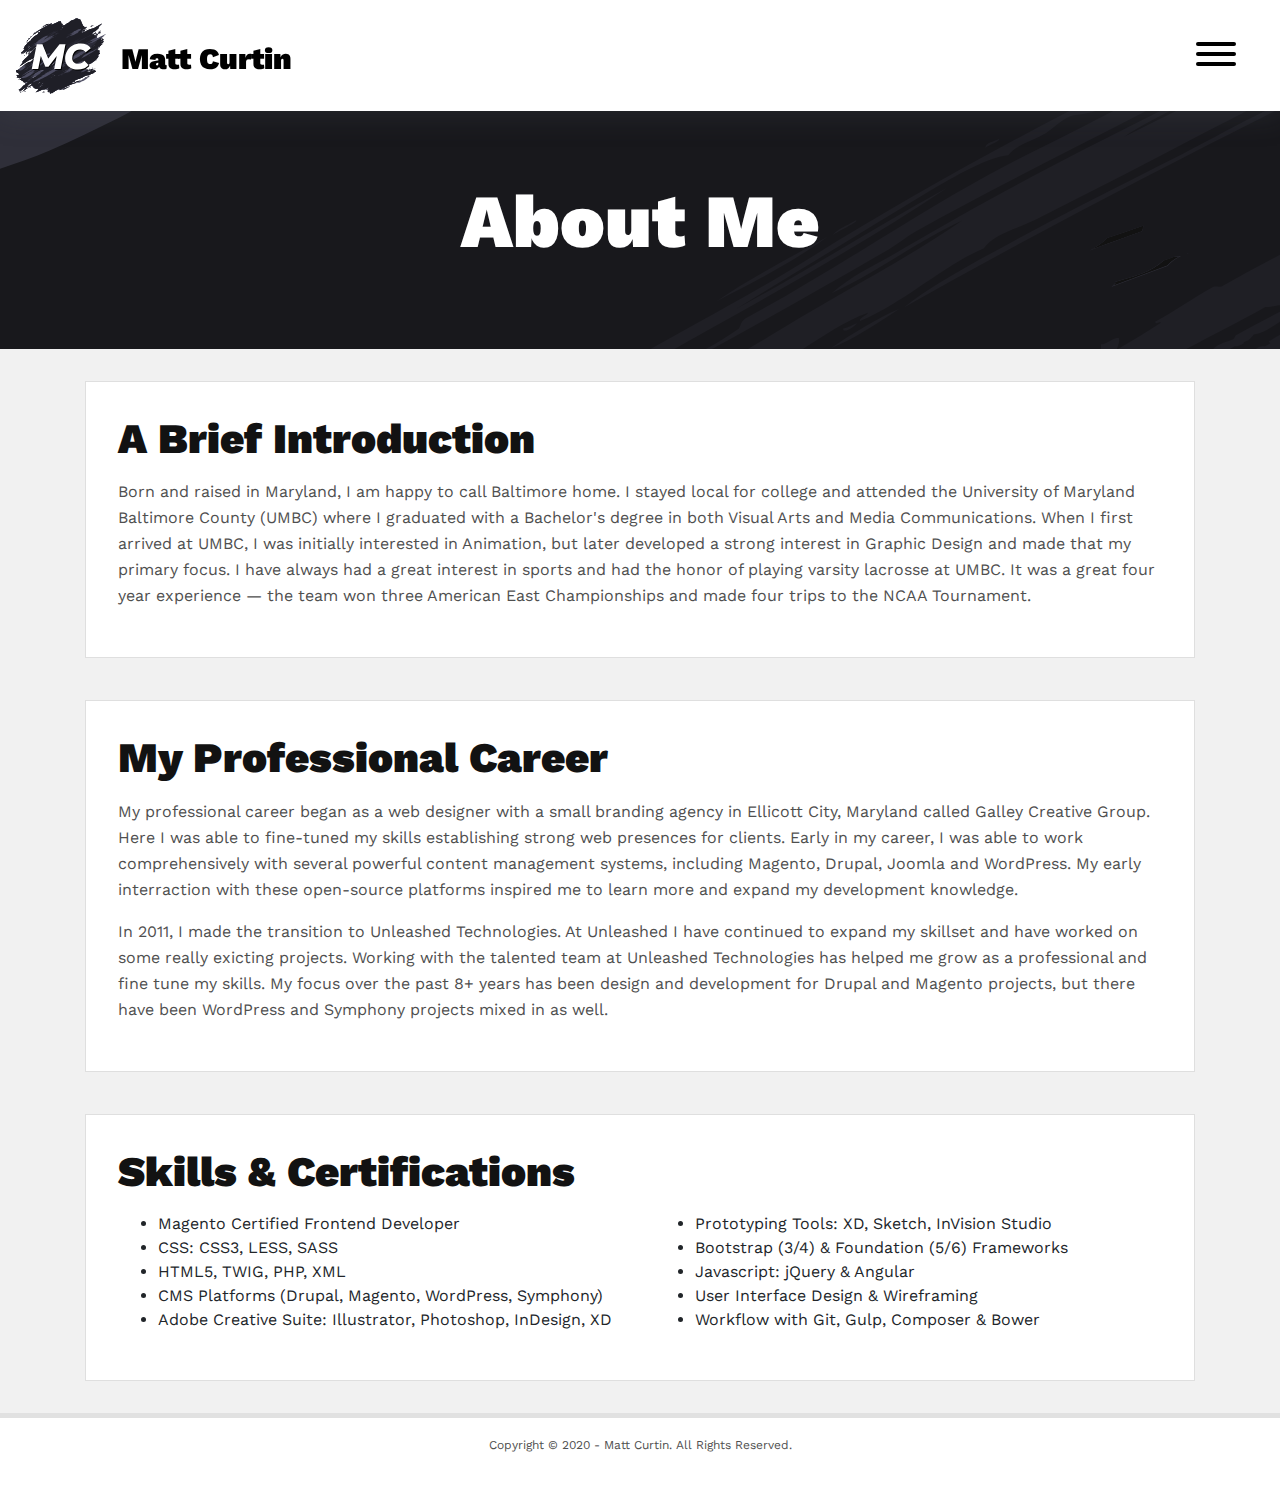
==== about-matt-curtin.html @ 439f52d5 "Fix metadata" ====
<!DOCTYPE html>
<html lang="en">
<head>
    <meta charset="UTF-8">
    <meta http-equiv="Content-Type" content="text/html; charset=utf-8">
    <meta name="X-UA-Compatible" content="ie=edge">
    <meta name="viewport" content="width=device-width,initial-scale=1">
    <title>Matt Curtin - Designer and Developer - About</title>
    <meta name="author" content="Matt Curtin">
    <meta name="description" content="Senior Frontend Designer and Developer with over seven years of experience with all stages of the development process. Possesses a strong design background while being well-versed in several programing languages and open-source platforms.">
    <!-- Max 150 Char -->
    <meta name="keywords" content="Drupal, Magento, Developer, Designer, Portfolio, Resume, Curtin, Matt">
    <meta name="robots" content="index, follow">

    <!-- Favicon Includes -->
    <link rel="apple-touch-icon" sizes="180x180" href="favicon/apple-touch-icon.png">
    <link rel="icon" type="image/png" href="favicon/favicon-32x32.png" sizes="32x32">
    <link rel="icon" type="image/png" href="favicon/favicon-16x16.png" sizes="16x16">
    <link rel="manifest" href="favicon/manifest.json">
    <link rel="mask-icon" href="favicon/safari-pinned-tab.svg" color="#4b2d87">
    <meta name="theme-color" content="#ffffff">

    <!-- Latest compiled and minified CSS -->
    <link rel="stylesheet" href="https://stackpath.bootstrapcdn.com/bootstrap/4.4.1/css/bootstrap.min.css">

    <!-- Latest compiled and minified JavaScript -->
    <script src="https://code.jquery.com/jquery-3.4.1.slim.min.js"></script>
    <script src="https://cdn.jsdelivr.net/npm/popper.js@1.16.0/dist/umd/popper.min.js"></script>
    <script src="https://stackpath.bootstrapcdn.com/bootstrap/4.4.1/js/bootstrap.min.js"></script>

    <!-- Google Webfont Work Sans -->
    <link href="https://fonts.googleapis.com/css?family=Work+Sans:400,600,700,800&display=swap" rel="stylesheet">

    <link rel="stylesheet" href="css/mc_style.css" media="all">
    <link rel="stylesheet" href="css/hambugers.min.css" media="all">

    <script src="js/mc_custom.js"></script>
</head>

<header class="header">
    <nav class="header-container navbar fixed-top navbar-offcanvas">
        <div class="logo">
            <a href="#top">
            <span class="icon">
                <img src="images/mc_logo_2020.svg" />
            </span>
                <span class="logo-text">
                <span class="name">Matt Curtin</span>
            </span>
            </a>
        </div>
        <button class="navbar-toggler d-block" type="button" id="navToggle">
            <span class="hamburger hamburger--slider js-hamburger">
                <span class="hamburger-box">
                    <span class="hamburger-inner"></span>
                </span>
            </span>
        </button>
        <div class="navbar-collapse offcanvas-collapse">
            <ul class="navbar-nav mr-auto">
                <li class="nav-item active">
                    <a class="nav-link" href="/">Home</a>
                </li>
                <li class="nav-item">
                    <a class="nav-link" href="/about-matt-curtin.html">About</a>
                </li>
                <li class="nav-item">
                    <a class="nav-link" href="/work-experience.html">Work &amp; Projects</a>
                </li>
                <li class="nav-item">
                    <a class="nav-link" href="/contact">Contact</a>
                </li>
            </ul>
        </div>
    </nav>
</header>

<div class="hero-wrapper">
    <div class="container">
        <div class="row">
            <div class="col">
                <h1>About Me</h1>
            </div>
        </div>
    </div>
</div>

<div class="main-content-wrapper">
    <div class="container">
        <div class="card">
            <h2>A Brief Introduction</h2>
            <p>Born and raised in Maryland, I am happy to call Baltimore home. I stayed local for college and attended the University of Maryland Baltimore County (UMBC) where I graduated with a Bachelor's degree in both Visual Arts and Media Communications. When I first arrived at UMBC, I was initially interested in Animation, but later developed a strong interest in Graphic Design and made that my primary focus. I have always had a great interest in sports and had the honor of playing varsity lacrosse at UMBC. It was a great four year experience — the team won three American East Championships and made four trips to the NCAA Tournament.</p>
        </div>

        <p>&nbsp;</p>

        <div class="card">
            <h2>My Professional Career</h2>
            <p>My professional career began as a web designer with a small branding agency in Ellicott City, Maryland called Galley Creative Group. Here I was able to fine-tuned my skills establishing strong web presences for clients. Early in my career, I was able to work comprehensively with several powerful content management systems, including Magento, Drupal, Joomla and WordPress. My early interraction with these open-source platforms inspired me to learn more and expand my development knowledge.</p>
            <p>In 2011, I made the transition to Unleashed Technologies. At Unleashed I have continued to expand my skillset and have worked on some really exicting projects. Working with the talented team at Unleashed Technologies has helped me grow as a professional and fine tune my skills. My focus over the past 8+ years has been design and development for Drupal and Magento projects, but there have been WordPress and Symphony projects mixed in as well. </p>
        </div>

        <p>&nbsp;</p>

        <div class="card">
            <h2>Skills &amp; Certifications</h2>
            <div class="row">
                <div class="col-sm-12 col-md-6">
                    <ul>
                        <li>Magento Certified Frontend Developer</li>
                        <li>CSS: CSS3, LESS, SASS</li>
                        <li>HTML5, TWIG, PHP, XML</li>
                        <li>CMS Platforms (Drupal, Magento, WordPress, Symphony)</li>
                        <li>Adobe Creative Suite: Illustrator, Photoshop, InDesign, XD</li>
                    </ul>
                </div>
                <div class="col-sm-12 col-md-6">
                    <ul>
                        <li>Prototyping Tools: XD, Sketch, InVision Studio</li>
                        <li>Bootstrap (3/4) & Foundation (5/6) Frameworks</li>
                        <li>Javascript: jQuery & Angular</li>
                        <li>User Interface Design & Wireframing</li>
                        <li>Workflow with Git, Gulp, Composer & Bower</li>
                    </ul>
                </div>
            </div>
            </div>
    </div>
</div>

<footer class="footer">
    <div class="footer-container">
        <div class="container">
            <p>Copyright &copy; 2020 - Matt Curtin. All Rights Reserved.</p>
        </div>
    </div>
</footer>
---- css/mc_style.css ----
/*****
  Base Stylesheet for Matt Curtin Portfolio Site
*****/

body {
  font-family: 'Work Sans', 'Helvetica Neue', Helvetica, Arial, sans-serif;
  padding-top: 111px;
}

p {
  color: #4f4f4f;
  font-size: 18px;
  line-height: 24px;
}

a {
  color: #0B43AA;
}

a:hover,
a:focus {
  color: #003366;
  text-decoration: underline;
}

.btn {
  background: #0B43AA;
  border: 0;
  box-shadow: none;
  color: #ffffff !important;
  font-size: 18px;
  font-weight: 700;
  max-width: 600px;
  padding: 15px 25px;
  width: 100%;
}

.btn:hover,
.btn:focus {
  background: #0D52BF;
  outline: none;
}

.btn-primary {
  background: #0B43AA;
}
.btn-primary:hover,
.btn-primary:focus {
  background: #0D52BF;
}

.btn-primary.active.focus,
.btn-primary.active:focus,
.btn-primary.active:hover,
.btn-primary:active.focus,
.btn-primary:active:focus,
.btn-primary:active:hover {
  background: #0D52BF;
  box-shadow: none;
}

h1,
h2,
h3,
h4 {
  font-weight: 900;
}

.header-container {
  background: #fff;
  box-shadow: 0 0 30px 2px rgba(74,81,90,.3);
  text-align: center;
}

.navbar-header {
  width: 100%;
}

.navbar-toggler {
  background: #fff;
  outline: none !important;
}

.navbar-header:after {
  clear: both;
  content: '';
  display: block;
}

.logo {
  display: inline-block;
  padding: 10px 0;
}

.logo a {
  display: block;
}

.logo a,
.logo a:hover,
.logo a:focus {
  text-decoration: none;
}

.logo .icon {
  display: inline-block;
  height: 75px;
  margin-right: 10px;
  vertical-align: middle;
  width: 90px;
}

.logo .logo-text {
  display: inline-block;
  margin-top: 5px;
  text-align: left;
  vertical-align: middle;
}

.logo .name,
.logo .tagline {
  display: block;
}

.logo .name {
  color: #000;
  font-size: 30px;
  font-weight: 900;
}

.navbar-toggle {
  border-radius: 0;
  display: block;
  float: left;
  margin: 0;
}

.navbar-toggle.is-open {
  background: #f6f0f7;
}

.navbar-expand-lg .navbar-nav {
  display: block;
}

.menu-text {
  color: #4f4f4f;
  font-size: 22px;
  font-weight: 700;
  text-transform: uppercase;
}

.offcanvas-collapse {
  position: fixed;
  top: 111px;
  bottom: 0;
  right: -300px;
  width: 300px;
  padding-top: 2rem;
  overflow-y: auto;
  visibility: hidden;
  background-color: #121212;
  transition-timing-function: ease-in-out;
  transition-duration: .3s;
  transition-property: right, visibility;
}

.offcanvas-collapse.open {
  right: 0;
  visibility: visible;
}

.nav-scroller {
  position: relative;
  z-index: 2;
  height: 2.75rem;
  overflow-y: hidden;
}

.navbar-nav li {
  border-bottom: 1px solid #000;
}

.navbar-nav a {
  color: #fff;
  font-size: 25px;
  font-weight: 700;
  padding: 1rem;
  ransition-timing-function: ease-in-out;
  transition-duration: .3s;
  transition-property: background;
}

.navbar-nav a:hover,
.navbar-nav a:focus {
  background: #000;
}

.nav-scroller .nav {
  padding-bottom: 1rem;
  margin-top: -1px;
  overflow-x: auto;
  text-align: center;
  white-space: nowrap;
  -webkit-overflow-scrolling: touch;
}

.nav-underline .nav-link {
  padding-top: .75rem;
  padding-bottom: .75rem;
  font-size: .875rem;
  color: #6c757d;
}

.nav-underline .nav-link:hover {
  color: #007bff;
}

.nav-underline .active {
  font-weight: 500;
  color: #343a40;
}

.main-navigation-wrapper {
  background: #f6f0f7;
}

.hero-wrapper {
  background: url('../images/default-hero-bk.svg') center #121212;
  background-attachment: fixed;
  background-size: cover;
  color: #fff;
  padding: 20px 15px;
  position: relative;
  text-align: center;
}

.hero-wrapper::before {
  background: #121212;
  bottom: 0;
  content: '';
  display: block;
  left: 0;
  opacity: .5;
  position: absolute;
  right: 0;
  top: 0;
  z-index: 1;
}

.hero-wrapper .container {
  position: relative;
  z-index: 100;
}

.hero-wrapper h1 {
  color: #fff;
}

.hero-wrapper p {
  color: #fff;
}

.hero-wrapper a {
  color: #fff;
  font-weight: 700;
}

.hero-wrapper .resume-link {
  color: #fff;
  display: inline-block;
  font-size: 18px;
  font-weight: 700;
  margin-top: 0;
}

.resume-link:before {
  background: url('../images/pdf_download_white.svg') no-repeat left top;
  background-size: cover;
  content: '';
  display: inline-block;
  height: 40px;
  margin-bottom: -9px;
  margin-right: 10px;
  position: relative;
  top: -5px;
  vertical-align: middle;
  width: 30px;
}

.content-section {
  padding: 25px 0;
}

.card {
  border-radius: 0;
  padding: 2rem;
}

.main-content-wrapper {
  background: #f1f1f1;
  padding: 2rem 0;
}

.main-content-wrapper h2 {
  color: #121212;
  font-size: 30px;
  margin-bottom: 15px;
}

.main-content-wrapper p {
  color: #4f4f4f;
  font-size: 16px;
  line-height: 26px;
}

.main-content-wrapper .about-container h2 {
  color: #ec6d24;
}

.about-container {
  background: #fce4d7;
}

.bio-photo {
  background: #f9fafc;
  border: 5px solid #fff;
  border-radius: 100%;
  height: 300px;
  overflow: hidden;
  position: relative;
  width: 300px;
}

.bio-photo img {
  left: -20px;
  position: relative;
  top: -10px;
}

.skills-container {
  background: #f6f0f7;
}

.skills-container h4 {
  margin: 15px 0 8px;
  text-align: center;
  text-transform: uppercase;
}

.skills-container img {
  display: block;
  height: auto;
  margin: 0 auto 10px;
  max-width: 100%;
  width: 135px;
}

.skills-container .label {
  bottom: -8px;
  color: #222;
  font-size: 12px;
  font-weight: 300;
  left: 0;
  position: absolute;
  text-align: center;
  text-transform: uppercase;
  width: 100%;
}

.skills-container ul {
  font-size: 18px;
  list-style: none;
}

.skills-container li {
  background: url('../images/bullet_purple.svg') no-repeat left center;
  background-size: 12px 12px;
  margin-bottom: 15px;
  padding-left: 22px;
  position: relative;
}

.platforms,
.key-skills {
  margin-bottom: 35px;
  text-align: center;
}

.platforms .row,
.key-skills .row {
  display: flex;
}

.platforms:after,
.key-skills:after {
  clear: both;
  content: '';
  display: block;
}

.platforms .col,
.key-skills .col {
  padding-bottom: 20px;
  position: relative;
}

.html5,
.sass {
  margin-top: 15px;
}

.footer {
  background: #fff;
  border-top: 5px solid #e1e1e1;
}

.footer-container {
  padding: 15px 0;
  text-align: center;
}

.footer-container p {
  color: #4f4f4f;
  font-size: 12px;
  font-weight: 400;
}

/** Tablet Media Queries **/

@media (min-width: 768px) {

  .btn {
    font-size: 20px;
    padding: 20px 35px;
  }

  .navbar-nav {
    text-align: center;
  }

  .navbar-nav > li {
    display: inline-block;
  }

  .navbar-toggle {
    padding: 40px 25px;
  }

  .menu-icon, .social-icon {
    height: 30px;
    margin-top: -8px;
    width: 30px;
  }

  .menu-icon {
    height: 25px;
  }

  .hero-wrapper {
    padding: 65px 15px;
  }

  .hero-wrapper h1 {
    font-size: 75px;
    margin-bottom: 18px;
  }

  .hero-wrapper p {
    font-size: 20px;
    line-height: 30px;
    padding: 0 28px;
  }

  .content-section {
    padding: 50px 0;
  }

  .main-content-wrapper h2 {
    font-size: 42px;
  }

  .platforms,
  .key-skills {
    margin-bottom: 45px;
    margin-top: 25px;
  }
}
---- css/hambugers.min.css ----
/*!
 * Hamburgers
 * @description Tasty CSS-animated hamburgers
 * @author Jonathan Suh @jonsuh
 * @site https://jonsuh.com/hamburgers
 * @link https://github.com/jonsuh/hamburgers
 */.hamburger{font:inherit;display:inline-block;overflow:visible;margin:0;padding:15px;cursor:pointer;transition-timing-function:linear;transition-duration:.15s;transition-property:opacity,filter;text-transform:none;color:inherit;border:0;background-color:transparent}.hamburger.is-active:hover,.hamburger:hover{opacity:.7}.hamburger.is-active .hamburger-inner,.hamburger.is-active .hamburger-inner:after,.hamburger.is-active .hamburger-inner:before{background-color:#000}.hamburger-box{position:relative;display:inline-block;width:40px;height:24px}.hamburger-inner{top:50%;display:block;margin-top:-2px}.hamburger-inner,.hamburger-inner:after,.hamburger-inner:before{position:absolute;width:40px;height:4px;transition-timing-function:ease;transition-duration:.15s;transition-property:transform;border-radius:4px;background-color:#000}.hamburger-inner:after,.hamburger-inner:before{display:block;content:""}.hamburger-inner:before{top:-10px}.hamburger-inner:after{bottom:-10px}.hamburger--3dx .hamburger-box{perspective:80px}.hamburger--3dx .hamburger-inner{transition:transform .15s cubic-bezier(.645,.045,.355,1),background-color 0s cubic-bezier(.645,.045,.355,1) .1s}.hamburger--3dx .hamburger-inner:after,.hamburger--3dx .hamburger-inner:before{transition:transform 0s cubic-bezier(.645,.045,.355,1) .1s}.hamburger--3dx.is-active .hamburger-inner{transform:rotateY(180deg);background-color:transparent!important}.hamburger--3dx.is-active .hamburger-inner:before{transform:translate3d(0,10px,0) rotate(45deg)}.hamburger--3dx.is-active .hamburger-inner:after{transform:translate3d(0,-10px,0) rotate(-45deg)}.hamburger--3dx-r .hamburger-box{perspective:80px}.hamburger--3dx-r .hamburger-inner{transition:transform .15s cubic-bezier(.645,.045,.355,1),background-color 0s cubic-bezier(.645,.045,.355,1) .1s}.hamburger--3dx-r .hamburger-inner:after,.hamburger--3dx-r .hamburger-inner:before{transition:transform 0s cubic-bezier(.645,.045,.355,1) .1s}.hamburger--3dx-r.is-active .hamburger-inner{transform:rotateY(-180deg);background-color:transparent!important}.hamburger--3dx-r.is-active .hamburger-inner:before{transform:translate3d(0,10px,0) rotate(45deg)}.hamburger--3dx-r.is-active .hamburger-inner:after{transform:translate3d(0,-10px,0) rotate(-45deg)}.hamburger--3dy .hamburger-box{perspective:80px}.hamburger--3dy .hamburger-inner{transition:transform .15s cubic-bezier(.645,.045,.355,1),background-color 0s cubic-bezier(.645,.045,.355,1) .1s}.hamburger--3dy .hamburger-inner:after,.hamburger--3dy .hamburger-inner:before{transition:transform 0s cubic-bezier(.645,.045,.355,1) .1s}.hamburger--3dy.is-active .hamburger-inner{transform:rotateX(-180deg);background-color:transparent!important}.hamburger--3dy.is-active .hamburger-inner:before{transform:translate3d(0,10px,0) rotate(45deg)}.hamburger--3dy.is-active .hamburger-inner:after{transform:translate3d(0,-10px,0) rotate(-45deg)}.hamburger--3dy-r .hamburger-box{perspective:80px}.hamburger--3dy-r .hamburger-inner{transition:transform .15s cubic-bezier(.645,.045,.355,1),background-color 0s cubic-bezier(.645,.045,.355,1) .1s}.hamburger--3dy-r .hamburger-inner:after,.hamburger--3dy-r .hamburger-inner:before{transition:transform 0s cubic-bezier(.645,.045,.355,1) .1s}.hamburger--3dy-r.is-active .hamburger-inner{transform:rotateX(180deg);background-color:transparent!important}.hamburger--3dy-r.is-active .hamburger-inner:before{transform:translate3d(0,10px,0) rotate(45deg)}.hamburger--3dy-r.is-active .hamburger-inner:after{transform:translate3d(0,-10px,0) rotate(-45deg)}.hamburger--3dxy .hamburger-box{perspective:80px}.hamburger--3dxy .hamburger-inner{transition:transform .15s cubic-bezier(.645,.045,.355,1),background-color 0s cubic-bezier(.645,.045,.355,1) .1s}.hamburger--3dxy .hamburger-inner:after,.hamburger--3dxy .hamburger-inner:before{transition:transform 0s cubic-bezier(.645,.045,.355,1) .1s}.hamburger--3dxy.is-active .hamburger-inner{transform:rotateX(180deg) rotateY(180deg);background-color:transparent!important}.hamburger--3dxy.is-active .hamburger-inner:before{transform:translate3d(0,10px,0) rotate(45deg)}.hamburger--3dxy.is-active .hamburger-inner:after{transform:translate3d(0,-10px,0) rotate(-45deg)}.hamburger--3dxy-r .hamburger-box{perspective:80px}.hamburger--3dxy-r .hamburger-inner{transition:transform .15s cubic-bezier(.645,.045,.355,1),background-color 0s cubic-bezier(.645,.045,.355,1) .1s}.hamburger--3dxy-r .hamburger-inner:after,.hamburger--3dxy-r .hamburger-inner:before{transition:transform 0s cubic-bezier(.645,.045,.355,1) .1s}.hamburger--3dxy-r.is-active .hamburger-inner{transform:rotateX(180deg) rotateY(180deg) rotate(-180deg);background-color:transparent!important}.hamburger--3dxy-r.is-active .hamburger-inner:before{transform:translate3d(0,10px,0) rotate(45deg)}.hamburger--3dxy-r.is-active .hamburger-inner:after{transform:translate3d(0,-10px,0) rotate(-45deg)}.hamburger--arrow.is-active .hamburger-inner:before{transform:translate3d(-8px,0,0) rotate(-45deg) scaleX(.7)}.hamburger--arrow.is-active .hamburger-inner:after{transform:translate3d(-8px,0,0) rotate(45deg) scaleX(.7)}.hamburger--arrow-r.is-active .hamburger-inner:before{transform:translate3d(8px,0,0) rotate(45deg) scaleX(.7)}.hamburger--arrow-r.is-active .hamburger-inner:after{transform:translate3d(8px,0,0) rotate(-45deg) scaleX(.7)}.hamburger--arrowalt .hamburger-inner:before{transition:top .1s ease .1s,transform .1s cubic-bezier(.165,.84,.44,1)}.hamburger--arrowalt .hamburger-inner:after{transition:bottom .1s ease .1s,transform .1s cubic-bezier(.165,.84,.44,1)}.hamburger--arrowalt.is-active .hamburger-inner:before{top:0;transition:top .1s ease,transform .1s cubic-bezier(.895,.03,.685,.22) .1s;transform:translate3d(-8px,-10px,0) rotate(-45deg) scaleX(.7)}.hamburger--arrowalt.is-active .hamburger-inner:after{bottom:0;transition:bottom .1s ease,transform .1s cubic-bezier(.895,.03,.685,.22) .1s;transform:translate3d(-8px,10px,0) rotate(45deg) scaleX(.7)}.hamburger--arrowalt-r .hamburger-inner:before{transition:top .1s ease .1s,transform .1s cubic-bezier(.165,.84,.44,1)}.hamburger--arrowalt-r .hamburger-inner:after{transition:bottom .1s ease .1s,transform .1s cubic-bezier(.165,.84,.44,1)}.hamburger--arrowalt-r.is-active .hamburger-inner:before{top:0;transition:top .1s ease,transform .1s cubic-bezier(.895,.03,.685,.22) .1s;transform:translate3d(8px,-10px,0) rotate(45deg) scaleX(.7)}.hamburger--arrowalt-r.is-active .hamburger-inner:after{bottom:0;transition:bottom .1s ease,transform .1s cubic-bezier(.895,.03,.685,.22) .1s;transform:translate3d(8px,10px,0) rotate(-45deg) scaleX(.7)}.hamburger--arrowturn.is-active .hamburger-inner{transform:rotate(-180deg)}.hamburger--arrowturn.is-active .hamburger-inner:before{transform:translate3d(8px,0,0) rotate(45deg) scaleX(.7)}.hamburger--arrowturn.is-active .hamburger-inner:after{transform:translate3d(8px,0,0) rotate(-45deg) scaleX(.7)}.hamburger--arrowturn-r.is-active .hamburger-inner{transform:rotate(-180deg)}.hamburger--arrowturn-r.is-active .hamburger-inner:before{transform:translate3d(-8px,0,0) rotate(-45deg) scaleX(.7)}.hamburger--arrowturn-r.is-active .hamburger-inner:after{transform:translate3d(-8px,0,0) rotate(45deg) scaleX(.7)}.hamburger--boring .hamburger-inner,.hamburger--boring .hamburger-inner:after,.hamburger--boring .hamburger-inner:before{transition-property:none}.hamburger--boring.is-active .hamburger-inner{transform:rotate(45deg)}.hamburger--boring.is-active .hamburger-inner:before{top:0;opacity:0}.hamburger--boring.is-active .hamburger-inner:after{bottom:0;transform:rotate(-90deg)}.hamburger--collapse .hamburger-inner{top:auto;bottom:0;transition-delay:.13s;transition-timing-function:cubic-bezier(.55,.055,.675,.19);transition-duration:.13s}.hamburger--collapse .hamburger-inner:after{top:-20px;transition:top .2s cubic-bezier(.33333,.66667,.66667,1) .2s,opacity .1s linear}.hamburger--collapse .hamburger-inner:before{transition:top .12s cubic-bezier(.33333,.66667,.66667,1) .2s,transform .13s cubic-bezier(.55,.055,.675,.19)}.hamburger--collapse.is-active .hamburger-inner{transition-delay:.22s;transition-timing-function:cubic-bezier(.215,.61,.355,1);transform:translate3d(0,-10px,0) rotate(-45deg)}.hamburger--collapse.is-active .hamburger-inner:after{top:0;transition:top .2s cubic-bezier(.33333,0,.66667,.33333),opacity .1s linear .22s;opacity:0}.hamburger--collapse.is-active .hamburger-inner:before{top:0;transition:top .1s cubic-bezier(.33333,0,.66667,.33333) .16s,transform .13s cubic-bezier(.215,.61,.355,1) .25s;transform:rotate(-90deg)}.hamburger--collapse-r .hamburger-inner{top:auto;bottom:0;transition-delay:.13s;transition-timing-function:cubic-bezier(.55,.055,.675,.19);transition-duration:.13s}.hamburger--collapse-r .hamburger-inner:after{top:-20px;transition:top .2s cubic-bezier(.33333,.66667,.66667,1) .2s,opacity .1s linear}.hamburger--collapse-r .hamburger-inner:before{transition:top .12s cubic-bezier(.33333,.66667,.66667,1) .2s,transform .13s cubic-bezier(.55,.055,.675,.19)}.hamburger--collapse-r.is-active .hamburger-inner{transition-delay:.22s;transition-timing-function:cubic-bezier(.215,.61,.355,1);transform:translate3d(0,-10px,0) rotate(45deg)}.hamburger--collapse-r.is-active .hamburger-inner:after{top:0;transition:top .2s cubic-bezier(.33333,0,.66667,.33333),opacity .1s linear .22s;opacity:0}.hamburger--collapse-r.is-active .hamburger-inner:before{top:0;transition:top .1s cubic-bezier(.33333,0,.66667,.33333) .16s,transform .13s cubic-bezier(.215,.61,.355,1) .25s;transform:rotate(90deg)}.hamburger--elastic .hamburger-inner{top:2px;transition-timing-function:cubic-bezier(.68,-.55,.265,1.55);transition-duration:.275s}.hamburger--elastic .hamburger-inner:before{top:10px;transition:opacity .125s ease .275s}.hamburger--elastic .hamburger-inner:after{top:20px;transition:transform .275s cubic-bezier(.68,-.55,.265,1.55)}.hamburger--elastic.is-active .hamburger-inner{transition-delay:75ms;transform:translate3d(0,10px,0) rotate(135deg)}.hamburger--elastic.is-active .hamburger-inner:before{transition-delay:0s;opacity:0}.hamburger--elastic.is-active .hamburger-inner:after{transition-delay:75ms;transform:translate3d(0,-20px,0) rotate(-270deg)}.hamburger--elastic-r .hamburger-inner{top:2px;transition-timing-function:cubic-bezier(.68,-.55,.265,1.55);transition-duration:.275s}.hamburger--elastic-r .hamburger-inner:before{top:10px;transition:opacity .125s ease .275s}.hamburger--elastic-r .hamburger-inner:after{top:20px;transition:transform .275s cubic-bezier(.68,-.55,.265,1.55)}.hamburger--elastic-r.is-active .hamburger-inner{transition-delay:75ms;transform:translate3d(0,10px,0) rotate(-135deg)}.hamburger--elastic-r.is-active .hamburger-inner:before{transition-delay:0s;opacity:0}.hamburger--elastic-r.is-active .hamburger-inner:after{transition-delay:75ms;transform:translate3d(0,-20px,0) rotate(270deg)}.hamburger--emphatic{overflow:hidden}.hamburger--emphatic .hamburger-inner{transition:background-color .125s ease-in .175s}.hamburger--emphatic .hamburger-inner:before{left:0;transition:transform .125s cubic-bezier(.6,.04,.98,.335),top .05s linear .125s,left .125s ease-in .175s}.hamburger--emphatic .hamburger-inner:after{top:10px;right:0;transition:transform .125s cubic-bezier(.6,.04,.98,.335),top .05s linear .125s,right .125s ease-in .175s}.hamburger--emphatic.is-active .hamburger-inner{transition-delay:0s;transition-timing-function:ease-out;background-color:transparent!important}.hamburger--emphatic.is-active .hamburger-inner:before{top:-80px;left:-80px;transition:left .125s ease-out,top .05s linear .125s,transform .125s cubic-bezier(.075,.82,.165,1) .175s;transform:translate3d(80px,80px,0) rotate(45deg)}.hamburger--emphatic.is-active .hamburger-inner:after{top:-80px;right:-80px;transition:right .125s ease-out,top .05s linear .125s,transform .125s cubic-bezier(.075,.82,.165,1) .175s;transform:translate3d(-80px,80px,0) rotate(-45deg)}.hamburger--emphatic-r{overflow:hidden}.hamburger--emphatic-r .hamburger-inner{transition:background-color .125s ease-in .175s}.hamburger--emphatic-r .hamburger-inner:before{left:0;transition:transform .125s cubic-bezier(.6,.04,.98,.335),top .05s linear .125s,left .125s ease-in .175s}.hamburger--emphatic-r .hamburger-inner:after{top:10px;right:0;transition:transform .125s cubic-bezier(.6,.04,.98,.335),top .05s linear .125s,right .125s ease-in .175s}.hamburger--emphatic-r.is-active .hamburger-inner{transition-delay:0s;transition-timing-function:ease-out;background-color:transparent!important}.hamburger--emphatic-r.is-active .hamburger-inner:before{top:80px;left:-80px;transition:left .125s ease-out,top .05s linear .125s,transform .125s cubic-bezier(.075,.82,.165,1) .175s;transform:translate3d(80px,-80px,0) rotate(-45deg)}.hamburger--emphatic-r.is-active .hamburger-inner:after{top:80px;right:-80px;transition:right .125s ease-out,top .05s linear .125s,transform .125s cubic-bezier(.075,.82,.165,1) .175s;transform:translate3d(-80px,-80px,0) rotate(45deg)}.hamburger--minus .hamburger-inner:after,.hamburger--minus .hamburger-inner:before{transition:bottom .08s ease-out 0s,top .08s ease-out 0s,opacity 0s linear}.hamburger--minus.is-active .hamburger-inner:after,.hamburger--minus.is-active .hamburger-inner:before{transition:bottom .08s ease-out,top .08s ease-out,opacity 0s linear .08s;opacity:0}.hamburger--minus.is-active .hamburger-inner:before{top:0}.hamburger--minus.is-active .hamburger-inner:after{bottom:0}.hamburger--slider .hamburger-inner{top:2px}.hamburger--slider .hamburger-inner:before{top:10px;transition-timing-function:ease;transition-duration:.15s;transition-property:transform,opacity}.hamburger--slider .hamburger-inner:after{top:20px}.hamburger--slider.is-active .hamburger-inner{transform:translate3d(0,10px,0) rotate(45deg)}.hamburger--slider.is-active .hamburger-inner:before{transform:rotate(-45deg) translate3d(-5.71429px,-6px,0);opacity:0}.hamburger--slider.is-active .hamburger-inner:after{transform:translate3d(0,-20px,0) rotate(-90deg)}.hamburger--slider-r .hamburger-inner{top:2px}.hamburger--slider-r .hamburger-inner:before{top:10px;transition-timing-function:ease;transition-duration:.15s;transition-property:transform,opacity}.hamburger--slider-r .hamburger-inner:after{top:20px}.hamburger--slider-r.is-active .hamburger-inner{transform:translate3d(0,10px,0) rotate(-45deg)}.hamburger--slider-r.is-active .hamburger-inner:before{transform:rotate(45deg) translate3d(5.71429px,-6px,0);opacity:0}.hamburger--slider-r.is-active .hamburger-inner:after{transform:translate3d(0,-20px,0) rotate(90deg)}.hamburger--spin .hamburger-inner{transition-timing-function:cubic-bezier(.55,.055,.675,.19);transition-duration:.22s}.hamburger--spin .hamburger-inner:before{transition:top .1s ease-in .25s,opacity .1s ease-in}.hamburger--spin .hamburger-inner:after{transition:bottom .1s ease-in .25s,transform .22s cubic-bezier(.55,.055,.675,.19)}.hamburger--spin.is-active .hamburger-inner{transition-delay:.12s;transition-timing-function:cubic-bezier(.215,.61,.355,1);transform:rotate(225deg)}.hamburger--spin.is-active .hamburger-inner:before{top:0;transition:top .1s ease-out,opacity .1s ease-out .12s;opacity:0}.hamburger--spin.is-active .hamburger-inner:after{bottom:0;transition:bottom .1s ease-out,transform .22s cubic-bezier(.215,.61,.355,1) .12s;transform:rotate(-90deg)}.hamburger--spin-r .hamburger-inner{transition-timing-function:cubic-bezier(.55,.055,.675,.19);transition-duration:.22s}.hamburger--spin-r .hamburger-inner:before{transition:top .1s ease-in .25s,opacity .1s ease-in}.hamburger--spin-r .hamburger-inner:after{transition:bottom .1s ease-in .25s,transform .22s cubic-bezier(.55,.055,.675,.19)}.hamburger--spin-r.is-active .hamburger-inner{transition-delay:.12s;transition-timing-function:cubic-bezier(.215,.61,.355,1);transform:rotate(-225deg)}.hamburger--spin-r.is-active .hamburger-inner:before{top:0;transition:top .1s ease-out,opacity .1s ease-out .12s;opacity:0}.hamburger--spin-r.is-active .hamburger-inner:after{bottom:0;transition:bottom .1s ease-out,transform .22s cubic-bezier(.215,.61,.355,1) .12s;transform:rotate(90deg)}.hamburger--spring .hamburger-inner{top:2px;transition:background-color 0s linear .13s}.hamburger--spring .hamburger-inner:before{top:10px;transition:top .1s cubic-bezier(.33333,.66667,.66667,1) .2s,transform .13s cubic-bezier(.55,.055,.675,.19)}.hamburger--spring .hamburger-inner:after{top:20px;transition:top .2s cubic-bezier(.33333,.66667,.66667,1) .2s,transform .13s cubic-bezier(.55,.055,.675,.19)}.hamburger--spring.is-active .hamburger-inner{transition-delay:.22s;background-color:transparent!important}.hamburger--spring.is-active .hamburger-inner:before{top:0;transition:top .1s cubic-bezier(.33333,0,.66667,.33333) .15s,transform .13s cubic-bezier(.215,.61,.355,1) .22s;transform:translate3d(0,10px,0) rotate(45deg)}.hamburger--spring.is-active .hamburger-inner:after{top:0;transition:top .2s cubic-bezier(.33333,0,.66667,.33333),transform .13s cubic-bezier(.215,.61,.355,1) .22s;transform:translate3d(0,10px,0) rotate(-45deg)}.hamburger--spring-r .hamburger-inner{top:auto;bottom:0;transition-delay:0s;transition-timing-function:cubic-bezier(.55,.055,.675,.19);transition-duration:.13s}.hamburger--spring-r .hamburger-inner:after{top:-20px;transition:top .2s cubic-bezier(.33333,.66667,.66667,1) .2s,opacity 0s linear}.hamburger--spring-r .hamburger-inner:before{transition:top .1s cubic-bezier(.33333,.66667,.66667,1) .2s,transform .13s cubic-bezier(.55,.055,.675,.19)}.hamburger--spring-r.is-active .hamburger-inner{transition-delay:.22s;transition-timing-function:cubic-bezier(.215,.61,.355,1);transform:translate3d(0,-10px,0) rotate(-45deg)}.hamburger--spring-r.is-active .hamburger-inner:after{top:0;transition:top .2s cubic-bezier(.33333,0,.66667,.33333),opacity 0s linear .22s;opacity:0}.hamburger--spring-r.is-active .hamburger-inner:before{top:0;transition:top .1s cubic-bezier(.33333,0,.66667,.33333) .15s,transform .13s cubic-bezier(.215,.61,.355,1) .22s;transform:rotate(90deg)}.hamburger--stand .hamburger-inner{transition:transform 75ms cubic-bezier(.55,.055,.675,.19) .15s,background-color 0s linear 75ms}.hamburger--stand .hamburger-inner:before{transition:top 75ms ease-in 75ms,transform 75ms cubic-bezier(.55,.055,.675,.19) 0s}.hamburger--stand .hamburger-inner:after{transition:bottom 75ms ease-in 75ms,transform 75ms cubic-bezier(.55,.055,.675,.19) 0s}.hamburger--stand.is-active .hamburger-inner{transition:transform 75ms cubic-bezier(.215,.61,.355,1) 0s,background-color 0s linear .15s;transform:rotate(90deg);background-color:transparent!important}.hamburger--stand.is-active .hamburger-inner:before{top:0;transition:top 75ms ease-out .1s,transform 75ms cubic-bezier(.215,.61,.355,1) .15s;transform:rotate(-45deg)}.hamburger--stand.is-active .hamburger-inner:after{bottom:0;transition:bottom 75ms ease-out .1s,transform 75ms cubic-bezier(.215,.61,.355,1) .15s;transform:rotate(45deg)}.hamburger--stand-r .hamburger-inner{transition:transform 75ms cubic-bezier(.55,.055,.675,.19) .15s,background-color 0s linear 75ms}.hamburger--stand-r .hamburger-inner:before{transition:top 75ms ease-in 75ms,transform 75ms cubic-bezier(.55,.055,.675,.19) 0s}.hamburger--stand-r .hamburger-inner:after{transition:bottom 75ms ease-in 75ms,transform 75ms cubic-bezier(.55,.055,.675,.19) 0s}.hamburger--stand-r.is-active .hamburger-inner{transition:transform 75ms cubic-bezier(.215,.61,.355,1) 0s,background-color 0s linear .15s;transform:rotate(-90deg);background-color:transparent!important}.hamburger--stand-r.is-active .hamburger-inner:before{top:0;transition:top 75ms ease-out .1s,transform 75ms cubic-bezier(.215,.61,.355,1) .15s;transform:rotate(-45deg)}.hamburger--stand-r.is-active .hamburger-inner:after{bottom:0;transition:bottom 75ms ease-out .1s,transform 75ms cubic-bezier(.215,.61,.355,1) .15s;transform:rotate(45deg)}.hamburger--squeeze .hamburger-inner{transition-timing-function:cubic-bezier(.55,.055,.675,.19);transition-duration:75ms}.hamburger--squeeze .hamburger-inner:before{transition:top 75ms ease .12s,opacity 75ms ease}.hamburger--squeeze .hamburger-inner:after{transition:bottom 75ms ease .12s,transform 75ms cubic-bezier(.55,.055,.675,.19)}.hamburger--squeeze.is-active .hamburger-inner{transition-delay:.12s;transition-timing-function:cubic-bezier(.215,.61,.355,1);transform:rotate(45deg)}.hamburger--squeeze.is-active .hamburger-inner:before{top:0;transition:top 75ms ease,opacity 75ms ease .12s;opacity:0}.hamburger--squeeze.is-active .hamburger-inner:after{bottom:0;transition:bottom 75ms ease,transform 75ms cubic-bezier(.215,.61,.355,1) .12s;transform:rotate(-90deg)}.hamburger--vortex .hamburger-inner{transition-timing-function:cubic-bezier(.19,1,.22,1);transition-duration:.2s}.hamburger--vortex .hamburger-inner:after,.hamburger--vortex .hamburger-inner:before{transition-delay:.1s;transition-timing-function:linear;transition-duration:0s}.hamburger--vortex .hamburger-inner:before{transition-property:top,opacity}.hamburger--vortex .hamburger-inner:after{transition-property:bottom,transform}.hamburger--vortex.is-active .hamburger-inner{transition-timing-function:cubic-bezier(.19,1,.22,1);transform:rotate(765deg)}.hamburger--vortex.is-active .hamburger-inner:after,.hamburger--vortex.is-active .hamburger-inner:before{transition-delay:0s}.hamburger--vortex.is-active .hamburger-inner:before{top:0;opacity:0}.hamburger--vortex.is-active .hamburger-inner:after{bottom:0;transform:rotate(90deg)}.hamburger--vortex-r .hamburger-inner{transition-timing-function:cubic-bezier(.19,1,.22,1);transition-duration:.2s}.hamburger--vortex-r .hamburger-inner:after,.hamburger--vortex-r .hamburger-inner:before{transition-delay:.1s;transition-timing-function:linear;transition-duration:0s}.hamburger--vortex-r .hamburger-inner:before{transition-property:top,opacity}.hamburger--vortex-r .hamburger-inner:after{transition-property:bottom,transform}.hamburger--vortex-r.is-active .hamburger-inner{transition-timing-function:cubic-bezier(.19,1,.22,1);transform:rotate(-765deg)}.hamburger--vortex-r.is-active .hamburger-inner:after,.hamburger--vortex-r.is-active .hamburger-inner:before{transition-delay:0s}.hamburger--vortex-r.is-active .hamburger-inner:before{top:0;opacity:0}.hamburger--vortex-r.is-active .hamburger-inner:after{bottom:0;transform:rotate(-90deg)}
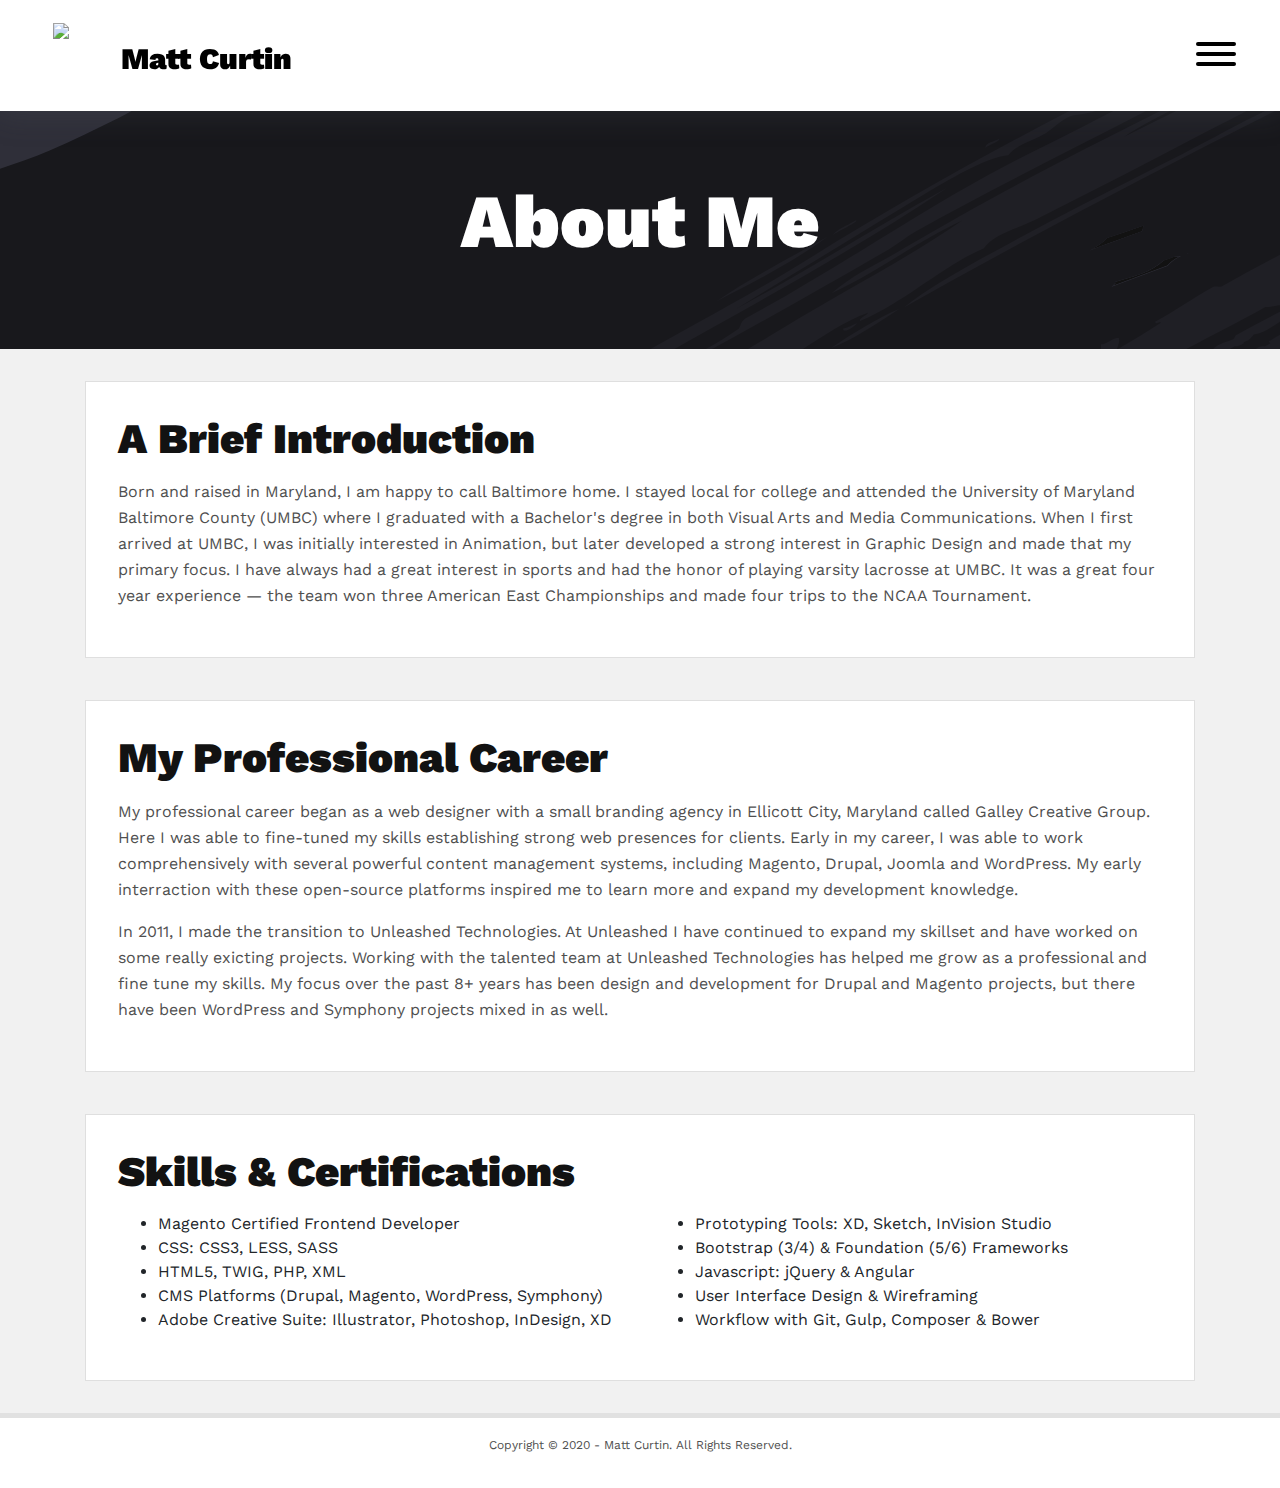
==== commit 2bf4ab12: "Additional changes to the current pages" ====
--- a/about-matt-curtin.html
+++ b/about-matt-curtin.html
@@ -40,9 +40,9 @@
 <header class="header">
     <nav class="header-container navbar fixed-top navbar-offcanvas">
         <div class="logo">
-            <a href="#top">
+            <a href="https://mcurtin.github.io/">
             <span class="icon">
-                <img src="images/mc_logo_2020.svg" />
+                <img src="images/mc_logo_2020_1.svg" />
             </span>
                 <span class="logo-text">
                 <span class="name">Matt Curtin</span>
@@ -58,11 +58,11 @@
         </button>
         <div class="navbar-collapse offcanvas-collapse">
             <ul class="navbar-nav mr-auto">
-                <li class="nav-item active">
-                    <a class="nav-link" href="/">Home</a>
+                <li class="nav-item">
+                    <a class="nav-link" href="https://mcurtin.github.io/">Home</a>
                 </li>
                 <li class="nav-item">
-                    <a class="nav-link" href="/about-matt-curtin.html">About</a>
+                    <a class="nav-link active" href="/about-matt-curtin.html">About</a>
                 </li>
                 <li class="nav-item">
                     <a class="nav-link" href="/work-experience.html">Work &amp; Projects</a>
--- a/css/mc_style.css
+++ b/css/mc_style.css
@@ -25,7 +25,7 @@
 
 .btn {
   background: #0B43AA;
-  border: 0;
+  border: 0 !important;
   box-shadow: none;
   color: #ffffff !important;
   font-size: 18px;
@@ -186,7 +186,7 @@
   font-size: 25px;
   font-weight: 700;
   padding: 1rem;
-  ransition-timing-function: ease-in-out;
+  transition-timing-function: ease-in-out;
   transition-duration: .3s;
   transition-property: background;
 }
@@ -194,6 +194,10 @@
 .navbar-nav a:hover,
 .navbar-nav a:focus {
   background: #000;
+}
+
+.navbar-nav a.active {
+  color: #C6DBFF;
 }
 
 .nav-scroller .nav {
@@ -314,102 +318,6 @@
   line-height: 26px;
 }
 
-.main-content-wrapper .about-container h2 {
-  color: #ec6d24;
-}
-
-.about-container {
-  background: #fce4d7;
-}
-
-.bio-photo {
-  background: #f9fafc;
-  border: 5px solid #fff;
-  border-radius: 100%;
-  height: 300px;
-  overflow: hidden;
-  position: relative;
-  width: 300px;
-}
-
-.bio-photo img {
-  left: -20px;
-  position: relative;
-  top: -10px;
-}
-
-.skills-container {
-  background: #f6f0f7;
-}
-
-.skills-container h4 {
-  margin: 15px 0 8px;
-  text-align: center;
-  text-transform: uppercase;
-}
-
-.skills-container img {
-  display: block;
-  height: auto;
-  margin: 0 auto 10px;
-  max-width: 100%;
-  width: 135px;
-}
-
-.skills-container .label {
-  bottom: -8px;
-  color: #222;
-  font-size: 12px;
-  font-weight: 300;
-  left: 0;
-  position: absolute;
-  text-align: center;
-  text-transform: uppercase;
-  width: 100%;
-}
-
-.skills-container ul {
-  font-size: 18px;
-  list-style: none;
-}
-
-.skills-container li {
-  background: url('../images/bullet_purple.svg') no-repeat left center;
-  background-size: 12px 12px;
-  margin-bottom: 15px;
-  padding-left: 22px;
-  position: relative;
-}
-
-.platforms,
-.key-skills {
-  margin-bottom: 35px;
-  text-align: center;
-}
-
-.platforms .row,
-.key-skills .row {
-  display: flex;
-}
-
-.platforms:after,
-.key-skills:after {
-  clear: both;
-  content: '';
-  display: block;
-}
-
-.platforms .col,
-.key-skills .col {
-  padding-bottom: 20px;
-  position: relative;
-}
-
-.html5,
-.sass {
-  margin-top: 15px;
-}
-
 .footer {
   background: #fff;
   border-top: 5px solid #e1e1e1;
@@ -447,16 +355,6 @@
     padding: 40px 25px;
   }
 
-  .menu-icon, .social-icon {
-    height: 30px;
-    margin-top: -8px;
-    width: 30px;
-  }
-
-  .menu-icon {
-    height: 25px;
-  }
-
   .hero-wrapper {
     padding: 65px 15px;
   }
@@ -479,10 +377,4 @@
   .main-content-wrapper h2 {
     font-size: 42px;
   }
-
-  .platforms,
-  .key-skills {
-    margin-bottom: 45px;
-    margin-top: 25px;
-  }
-}
+}
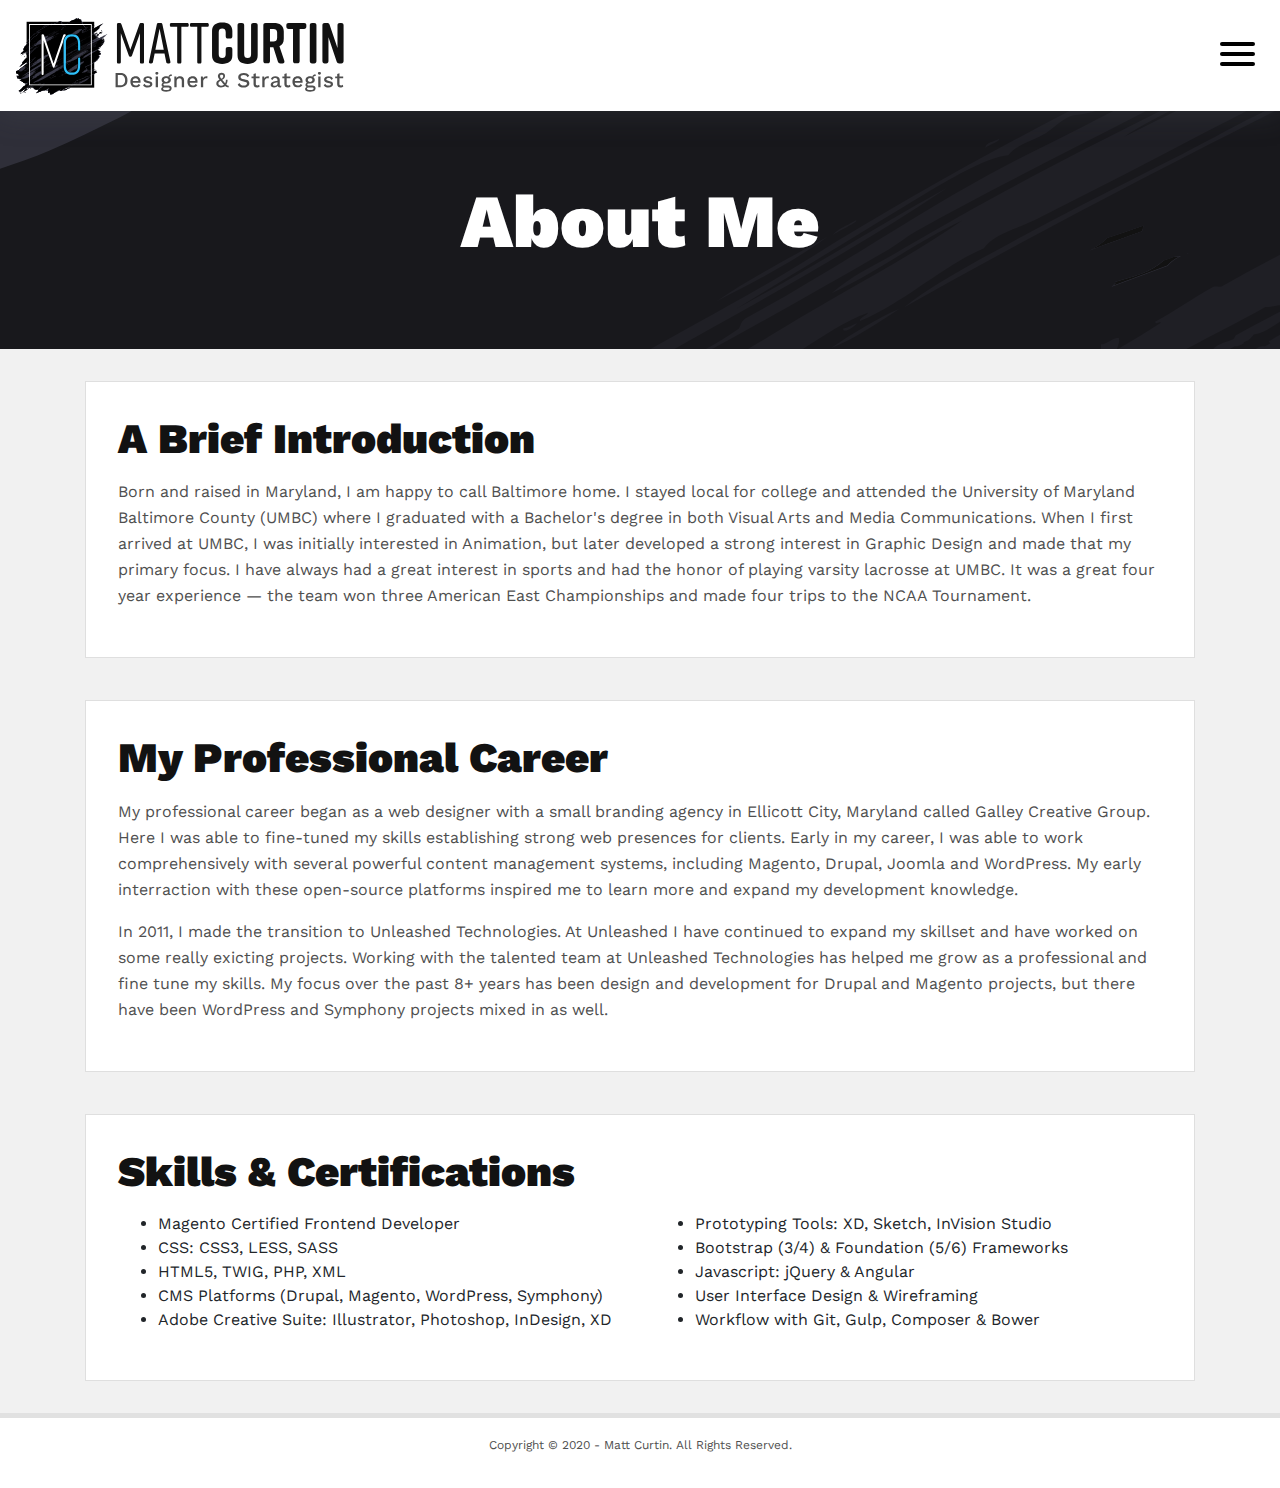
==== commit c10ac8e9: "More small fixes to the portfolio site" ====
--- a/about-matt-curtin.html
+++ b/about-matt-curtin.html
@@ -42,10 +42,7 @@
         <div class="logo">
             <a href="https://mcurtin.github.io/">
             <span class="icon">
-                <img src="images/mc_logo_2020_1.svg" />
-            </span>
-                <span class="logo-text">
-                <span class="name">Matt Curtin</span>
+                <img alt="Matt Curtin - Designer and Strategist" src="images/mc_logo_2020_1.svg" />
             </span>
             </a>
         </div>
--- a/css/mc_style.css
+++ b/css/mc_style.css
@@ -4,7 +4,7 @@
 
 body {
   font-family: 'Work Sans', 'Helvetica Neue', Helvetica, Arial, sans-serif;
-  padding-top: 111px;
+  padding-top: 89px;
 }
 
 p {
@@ -78,6 +78,7 @@
 
 .navbar-toggler {
   background: #fff;
+  padding: .25rem 0;
   outline: none !important;
 }
 
@@ -104,10 +105,10 @@
 
 .logo .icon {
   display: inline-block;
-  height: 75px;
+  height: 52px;
   margin-right: 10px;
   vertical-align: middle;
-  width: 90px;
+  width: 220px;
 }
 
 .logo .logo-text {
@@ -152,7 +153,7 @@
 
 .offcanvas-collapse {
   position: fixed;
-  top: 111px;
+  top: 89px;
   bottom: 0;
   right: -300px;
   width: 300px;
@@ -338,6 +339,19 @@
 
 @media (min-width: 768px) {
 
+  body {
+    padding-top: 111px;
+  }
+
+  .logo .icon {
+    height: 75px;
+    width: 335px;
+  }
+
+  .offcanvas-collapse {
+    top: 111px;
+  }
+
   .btn {
     font-size: 20px;
     padding: 20px 35px;
--- a/css/hambugers.min.css
+++ b/css/hambugers.min.css
@@ -4,4 +4,4 @@
  * @author Jonathan Suh @jonsuh
  * @site https://jonsuh.com/hamburgers
  * @link https://github.com/jonsuh/hamburgers
- */.hamburger{font:inherit;display:inline-block;overflow:visible;margin:0;padding:15px;cursor:pointer;transition-timing-function:linear;transition-duration:.15s;transition-property:opacity,filter;text-transform:none;color:inherit;border:0;background-color:transparent}.hamburger.is-active:hover,.hamburger:hover{opacity:.7}.hamburger.is-active .hamburger-inner,.hamburger.is-active .hamburger-inner:after,.hamburger.is-active .hamburger-inner:before{background-color:#000}.hamburger-box{position:relative;display:inline-block;width:40px;height:24px}.hamburger-inner{top:50%;display:block;margin-top:-2px}.hamburger-inner,.hamburger-inner:after,.hamburger-inner:before{position:absolute;width:40px;height:4px;transition-timing-function:ease;transition-duration:.15s;transition-property:transform;border-radius:4px;background-color:#000}.hamburger-inner:after,.hamburger-inner:before{display:block;content:""}.hamburger-inner:before{top:-10px}.hamburger-inner:after{bottom:-10px}.hamburger--3dx .hamburger-box{perspective:80px}.hamburger--3dx .hamburger-inner{transition:transform .15s cubic-bezier(.645,.045,.355,1),background-color 0s cubic-bezier(.645,.045,.355,1) .1s}.hamburger--3dx .hamburger-inner:after,.hamburger--3dx .hamburger-inner:before{transition:transform 0s cubic-bezier(.645,.045,.355,1) .1s}.hamburger--3dx.is-active .hamburger-inner{transform:rotateY(180deg);background-color:transparent!important}.hamburger--3dx.is-active .hamburger-inner:before{transform:translate3d(0,10px,0) rotate(45deg)}.hamburger--3dx.is-active .hamburger-inner:after{transform:translate3d(0,-10px,0) rotate(-45deg)}.hamburger--3dx-r .hamburger-box{perspective:80px}.hamburger--3dx-r .hamburger-inner{transition:transform .15s cubic-bezier(.645,.045,.355,1),background-color 0s cubic-bezier(.645,.045,.355,1) .1s}.hamburger--3dx-r .hamburger-inner:after,.hamburger--3dx-r .hamburger-inner:before{transition:transform 0s cubic-bezier(.645,.045,.355,1) .1s}.hamburger--3dx-r.is-active .hamburger-inner{transform:rotateY(-180deg);background-color:transparent!important}.hamburger--3dx-r.is-active .hamburger-inner:before{transform:translate3d(0,10px,0) rotate(45deg)}.hamburger--3dx-r.is-active .hamburger-inner:after{transform:translate3d(0,-10px,0) rotate(-45deg)}.hamburger--3dy .hamburger-box{perspective:80px}.hamburger--3dy .hamburger-inner{transition:transform .15s cubic-bezier(.645,.045,.355,1),background-color 0s cubic-bezier(.645,.045,.355,1) .1s}.hamburger--3dy .hamburger-inner:after,.hamburger--3dy .hamburger-inner:before{transition:transform 0s cubic-bezier(.645,.045,.355,1) .1s}.hamburger--3dy.is-active .hamburger-inner{transform:rotateX(-180deg);background-color:transparent!important}.hamburger--3dy.is-active .hamburger-inner:before{transform:translate3d(0,10px,0) rotate(45deg)}.hamburger--3dy.is-active .hamburger-inner:after{transform:translate3d(0,-10px,0) rotate(-45deg)}.hamburger--3dy-r .hamburger-box{perspective:80px}.hamburger--3dy-r .hamburger-inner{transition:transform .15s cubic-bezier(.645,.045,.355,1),background-color 0s cubic-bezier(.645,.045,.355,1) .1s}.hamburger--3dy-r .hamburger-inner:after,.hamburger--3dy-r .hamburger-inner:before{transition:transform 0s cubic-bezier(.645,.045,.355,1) .1s}.hamburger--3dy-r.is-active .hamburger-inner{transform:rotateX(180deg);background-color:transparent!important}.hamburger--3dy-r.is-active .hamburger-inner:before{transform:translate3d(0,10px,0) rotate(45deg)}.hamburger--3dy-r.is-active .hamburger-inner:after{transform:translate3d(0,-10px,0) rotate(-45deg)}.hamburger--3dxy .hamburger-box{perspective:80px}.hamburger--3dxy .hamburger-inner{transition:transform .15s cubic-bezier(.645,.045,.355,1),background-color 0s cubic-bezier(.645,.045,.355,1) .1s}.hamburger--3dxy .hamburger-inner:after,.hamburger--3dxy .hamburger-inner:before{transition:transform 0s cubic-bezier(.645,.045,.355,1) .1s}.hamburger--3dxy.is-active .hamburger-inner{transform:rotateX(180deg) rotateY(180deg);background-color:transparent!important}.hamburger--3dxy.is-active .hamburger-inner:before{transform:translate3d(0,10px,0) rotate(45deg)}.hamburger--3dxy.is-active .hamburger-inner:after{transform:translate3d(0,-10px,0) rotate(-45deg)}.hamburger--3dxy-r .hamburger-box{perspective:80px}.hamburger--3dxy-r .hamburger-inner{transition:transform .15s cubic-bezier(.645,.045,.355,1),background-color 0s cubic-bezier(.645,.045,.355,1) .1s}.hamburger--3dxy-r .hamburger-inner:after,.hamburger--3dxy-r .hamburger-inner:before{transition:transform 0s cubic-bezier(.645,.045,.355,1) .1s}.hamburger--3dxy-r.is-active .hamburger-inner{transform:rotateX(180deg) rotateY(180deg) rotate(-180deg);background-color:transparent!important}.hamburger--3dxy-r.is-active .hamburger-inner:before{transform:translate3d(0,10px,0) rotate(45deg)}.hamburger--3dxy-r.is-active .hamburger-inner:after{transform:translate3d(0,-10px,0) rotate(-45deg)}.hamburger--arrow.is-active .hamburger-inner:before{transform:translate3d(-8px,0,0) rotate(-45deg) scaleX(.7)}.hamburger--arrow.is-active .hamburger-inner:after{transform:translate3d(-8px,0,0) rotate(45deg) scaleX(.7)}.hamburger--arrow-r.is-active .hamburger-inner:before{transform:translate3d(8px,0,0) rotate(45deg) scaleX(.7)}.hamburger--arrow-r.is-active .hamburger-inner:after{transform:translate3d(8px,0,0) rotate(-45deg) scaleX(.7)}.hamburger--arrowalt .hamburger-inner:before{transition:top .1s ease .1s,transform .1s cubic-bezier(.165,.84,.44,1)}.hamburger--arrowalt .hamburger-inner:after{transition:bottom .1s ease .1s,transform .1s cubic-bezier(.165,.84,.44,1)}.hamburger--arrowalt.is-active .hamburger-inner:before{top:0;transition:top .1s ease,transform .1s cubic-bezier(.895,.03,.685,.22) .1s;transform:translate3d(-8px,-10px,0) rotate(-45deg) scaleX(.7)}.hamburger--arrowalt.is-active .hamburger-inner:after{bottom:0;transition:bottom .1s ease,transform .1s cubic-bezier(.895,.03,.685,.22) .1s;transform:translate3d(-8px,10px,0) rotate(45deg) scaleX(.7)}.hamburger--arrowalt-r .hamburger-inner:before{transition:top .1s ease .1s,transform .1s cubic-bezier(.165,.84,.44,1)}.hamburger--arrowalt-r .hamburger-inner:after{transition:bottom .1s ease .1s,transform .1s cubic-bezier(.165,.84,.44,1)}.hamburger--arrowalt-r.is-active .hamburger-inner:before{top:0;transition:top .1s ease,transform .1s cubic-bezier(.895,.03,.685,.22) .1s;transform:translate3d(8px,-10px,0) rotate(45deg) scaleX(.7)}.hamburger--arrowalt-r.is-active .hamburger-inner:after{bottom:0;transition:bottom .1s ease,transform .1s cubic-bezier(.895,.03,.685,.22) .1s;transform:translate3d(8px,10px,0) rotate(-45deg) scaleX(.7)}.hamburger--arrowturn.is-active .hamburger-inner{transform:rotate(-180deg)}.hamburger--arrowturn.is-active .hamburger-inner:before{transform:translate3d(8px,0,0) rotate(45deg) scaleX(.7)}.hamburger--arrowturn.is-active .hamburger-inner:after{transform:translate3d(8px,0,0) rotate(-45deg) scaleX(.7)}.hamburger--arrowturn-r.is-active .hamburger-inner{transform:rotate(-180deg)}.hamburger--arrowturn-r.is-active .hamburger-inner:before{transform:translate3d(-8px,0,0) rotate(-45deg) scaleX(.7)}.hamburger--arrowturn-r.is-active .hamburger-inner:after{transform:translate3d(-8px,0,0) rotate(45deg) scaleX(.7)}.hamburger--boring .hamburger-inner,.hamburger--boring .hamburger-inner:after,.hamburger--boring .hamburger-inner:before{transition-property:none}.hamburger--boring.is-active .hamburger-inner{transform:rotate(45deg)}.hamburger--boring.is-active .hamburger-inner:before{top:0;opacity:0}.hamburger--boring.is-active .hamburger-inner:after{bottom:0;transform:rotate(-90deg)}.hamburger--collapse .hamburger-inner{top:auto;bottom:0;transition-delay:.13s;transition-timing-function:cubic-bezier(.55,.055,.675,.19);transition-duration:.13s}.hamburger--collapse .hamburger-inner:after{top:-20px;transition:top .2s cubic-bezier(.33333,.66667,.66667,1) .2s,opacity .1s linear}.hamburger--collapse .hamburger-inner:before{transition:top .12s cubic-bezier(.33333,.66667,.66667,1) .2s,transform .13s cubic-bezier(.55,.055,.675,.19)}.hamburger--collapse.is-active .hamburger-inner{transition-delay:.22s;transition-timing-function:cubic-bezier(.215,.61,.355,1);transform:translate3d(0,-10px,0) rotate(-45deg)}.hamburger--collapse.is-active .hamburger-inner:after{top:0;transition:top .2s cubic-bezier(.33333,0,.66667,.33333),opacity .1s linear .22s;opacity:0}.hamburger--collapse.is-active .hamburger-inner:before{top:0;transition:top .1s cubic-bezier(.33333,0,.66667,.33333) .16s,transform .13s cubic-bezier(.215,.61,.355,1) .25s;transform:rotate(-90deg)}.hamburger--collapse-r .hamburger-inner{top:auto;bottom:0;transition-delay:.13s;transition-timing-function:cubic-bezier(.55,.055,.675,.19);transition-duration:.13s}.hamburger--collapse-r .hamburger-inner:after{top:-20px;transition:top .2s cubic-bezier(.33333,.66667,.66667,1) .2s,opacity .1s linear}.hamburger--collapse-r .hamburger-inner:before{transition:top .12s cubic-bezier(.33333,.66667,.66667,1) .2s,transform .13s cubic-bezier(.55,.055,.675,.19)}.hamburger--collapse-r.is-active .hamburger-inner{transition-delay:.22s;transition-timing-function:cubic-bezier(.215,.61,.355,1);transform:translate3d(0,-10px,0) rotate(45deg)}.hamburger--collapse-r.is-active .hamburger-inner:after{top:0;transition:top .2s cubic-bezier(.33333,0,.66667,.33333),opacity .1s linear .22s;opacity:0}.hamburger--collapse-r.is-active .hamburger-inner:before{top:0;transition:top .1s cubic-bezier(.33333,0,.66667,.33333) .16s,transform .13s cubic-bezier(.215,.61,.355,1) .25s;transform:rotate(90deg)}.hamburger--elastic .hamburger-inner{top:2px;transition-timing-function:cubic-bezier(.68,-.55,.265,1.55);transition-duration:.275s}.hamburger--elastic .hamburger-inner:before{top:10px;transition:opacity .125s ease .275s}.hamburger--elastic .hamburger-inner:after{top:20px;transition:transform .275s cubic-bezier(.68,-.55,.265,1.55)}.hamburger--elastic.is-active .hamburger-inner{transition-delay:75ms;transform:translate3d(0,10px,0) rotate(135deg)}.hamburger--elastic.is-active .hamburger-inner:before{transition-delay:0s;opacity:0}.hamburger--elastic.is-active .hamburger-inner:after{transition-delay:75ms;transform:translate3d(0,-20px,0) rotate(-270deg)}.hamburger--elastic-r .hamburger-inner{top:2px;transition-timing-function:cubic-bezier(.68,-.55,.265,1.55);transition-duration:.275s}.hamburger--elastic-r .hamburger-inner:before{top:10px;transition:opacity .125s ease .275s}.hamburger--elastic-r .hamburger-inner:after{top:20px;transition:transform .275s cubic-bezier(.68,-.55,.265,1.55)}.hamburger--elastic-r.is-active .hamburger-inner{transition-delay:75ms;transform:translate3d(0,10px,0) rotate(-135deg)}.hamburger--elastic-r.is-active .hamburger-inner:before{transition-delay:0s;opacity:0}.hamburger--elastic-r.is-active .hamburger-inner:after{transition-delay:75ms;transform:translate3d(0,-20px,0) rotate(270deg)}.hamburger--emphatic{overflow:hidden}.hamburger--emphatic .hamburger-inner{transition:background-color .125s ease-in .175s}.hamburger--emphatic .hamburger-inner:before{left:0;transition:transform .125s cubic-bezier(.6,.04,.98,.335),top .05s linear .125s,left .125s ease-in .175s}.hamburger--emphatic .hamburger-inner:after{top:10px;right:0;transition:transform .125s cubic-bezier(.6,.04,.98,.335),top .05s linear .125s,right .125s ease-in .175s}.hamburger--emphatic.is-active .hamburger-inner{transition-delay:0s;transition-timing-function:ease-out;background-color:transparent!important}.hamburger--emphatic.is-active .hamburger-inner:before{top:-80px;left:-80px;transition:left .125s ease-out,top .05s linear .125s,transform .125s cubic-bezier(.075,.82,.165,1) .175s;transform:translate3d(80px,80px,0) rotate(45deg)}.hamburger--emphatic.is-active .hamburger-inner:after{top:-80px;right:-80px;transition:right .125s ease-out,top .05s linear .125s,transform .125s cubic-bezier(.075,.82,.165,1) .175s;transform:translate3d(-80px,80px,0) rotate(-45deg)}.hamburger--emphatic-r{overflow:hidden}.hamburger--emphatic-r .hamburger-inner{transition:background-color .125s ease-in .175s}.hamburger--emphatic-r .hamburger-inner:before{left:0;transition:transform .125s cubic-bezier(.6,.04,.98,.335),top .05s linear .125s,left .125s ease-in .175s}.hamburger--emphatic-r .hamburger-inner:after{top:10px;right:0;transition:transform .125s cubic-bezier(.6,.04,.98,.335),top .05s linear .125s,right .125s ease-in .175s}.hamburger--emphatic-r.is-active .hamburger-inner{transition-delay:0s;transition-timing-function:ease-out;background-color:transparent!important}.hamburger--emphatic-r.is-active .hamburger-inner:before{top:80px;left:-80px;transition:left .125s ease-out,top .05s linear .125s,transform .125s cubic-bezier(.075,.82,.165,1) .175s;transform:translate3d(80px,-80px,0) rotate(-45deg)}.hamburger--emphatic-r.is-active .hamburger-inner:after{top:80px;right:-80px;transition:right .125s ease-out,top .05s linear .125s,transform .125s cubic-bezier(.075,.82,.165,1) .175s;transform:translate3d(-80px,-80px,0) rotate(45deg)}.hamburger--minus .hamburger-inner:after,.hamburger--minus .hamburger-inner:before{transition:bottom .08s ease-out 0s,top .08s ease-out 0s,opacity 0s linear}.hamburger--minus.is-active .hamburger-inner:after,.hamburger--minus.is-active .hamburger-inner:before{transition:bottom .08s ease-out,top .08s ease-out,opacity 0s linear .08s;opacity:0}.hamburger--minus.is-active .hamburger-inner:before{top:0}.hamburger--minus.is-active .hamburger-inner:after{bottom:0}.hamburger--slider .hamburger-inner{top:2px}.hamburger--slider .hamburger-inner:before{top:10px;transition-timing-function:ease;transition-duration:.15s;transition-property:transform,opacity}.hamburger--slider .hamburger-inner:after{top:20px}.hamburger--slider.is-active .hamburger-inner{transform:translate3d(0,10px,0) rotate(45deg)}.hamburger--slider.is-active .hamburger-inner:before{transform:rotate(-45deg) translate3d(-5.71429px,-6px,0);opacity:0}.hamburger--slider.is-active .hamburger-inner:after{transform:translate3d(0,-20px,0) rotate(-90deg)}.hamburger--slider-r .hamburger-inner{top:2px}.hamburger--slider-r .hamburger-inner:before{top:10px;transition-timing-function:ease;transition-duration:.15s;transition-property:transform,opacity}.hamburger--slider-r .hamburger-inner:after{top:20px}.hamburger--slider-r.is-active .hamburger-inner{transform:translate3d(0,10px,0) rotate(-45deg)}.hamburger--slider-r.is-active .hamburger-inner:before{transform:rotate(45deg) translate3d(5.71429px,-6px,0);opacity:0}.hamburger--slider-r.is-active .hamburger-inner:after{transform:translate3d(0,-20px,0) rotate(90deg)}.hamburger--spin .hamburger-inner{transition-timing-function:cubic-bezier(.55,.055,.675,.19);transition-duration:.22s}.hamburger--spin .hamburger-inner:before{transition:top .1s ease-in .25s,opacity .1s ease-in}.hamburger--spin .hamburger-inner:after{transition:bottom .1s ease-in .25s,transform .22s cubic-bezier(.55,.055,.675,.19)}.hamburger--spin.is-active .hamburger-inner{transition-delay:.12s;transition-timing-function:cubic-bezier(.215,.61,.355,1);transform:rotate(225deg)}.hamburger--spin.is-active .hamburger-inner:before{top:0;transition:top .1s ease-out,opacity .1s ease-out .12s;opacity:0}.hamburger--spin.is-active .hamburger-inner:after{bottom:0;transition:bottom .1s ease-out,transform .22s cubic-bezier(.215,.61,.355,1) .12s;transform:rotate(-90deg)}.hamburger--spin-r .hamburger-inner{transition-timing-function:cubic-bezier(.55,.055,.675,.19);transition-duration:.22s}.hamburger--spin-r .hamburger-inner:before{transition:top .1s ease-in .25s,opacity .1s ease-in}.hamburger--spin-r .hamburger-inner:after{transition:bottom .1s ease-in .25s,transform .22s cubic-bezier(.55,.055,.675,.19)}.hamburger--spin-r.is-active .hamburger-inner{transition-delay:.12s;transition-timing-function:cubic-bezier(.215,.61,.355,1);transform:rotate(-225deg)}.hamburger--spin-r.is-active .hamburger-inner:before{top:0;transition:top .1s ease-out,opacity .1s ease-out .12s;opacity:0}.hamburger--spin-r.is-active .hamburger-inner:after{bottom:0;transition:bottom .1s ease-out,transform .22s cubic-bezier(.215,.61,.355,1) .12s;transform:rotate(90deg)}.hamburger--spring .hamburger-inner{top:2px;transition:background-color 0s linear .13s}.hamburger--spring .hamburger-inner:before{top:10px;transition:top .1s cubic-bezier(.33333,.66667,.66667,1) .2s,transform .13s cubic-bezier(.55,.055,.675,.19)}.hamburger--spring .hamburger-inner:after{top:20px;transition:top .2s cubic-bezier(.33333,.66667,.66667,1) .2s,transform .13s cubic-bezier(.55,.055,.675,.19)}.hamburger--spring.is-active .hamburger-inner{transition-delay:.22s;background-color:transparent!important}.hamburger--spring.is-active .hamburger-inner:before{top:0;transition:top .1s cubic-bezier(.33333,0,.66667,.33333) .15s,transform .13s cubic-bezier(.215,.61,.355,1) .22s;transform:translate3d(0,10px,0) rotate(45deg)}.hamburger--spring.is-active .hamburger-inner:after{top:0;transition:top .2s cubic-bezier(.33333,0,.66667,.33333),transform .13s cubic-bezier(.215,.61,.355,1) .22s;transform:translate3d(0,10px,0) rotate(-45deg)}.hamburger--spring-r .hamburger-inner{top:auto;bottom:0;transition-delay:0s;transition-timing-function:cubic-bezier(.55,.055,.675,.19);transition-duration:.13s}.hamburger--spring-r .hamburger-inner:after{top:-20px;transition:top .2s cubic-bezier(.33333,.66667,.66667,1) .2s,opacity 0s linear}.hamburger--spring-r .hamburger-inner:before{transition:top .1s cubic-bezier(.33333,.66667,.66667,1) .2s,transform .13s cubic-bezier(.55,.055,.675,.19)}.hamburger--spring-r.is-active .hamburger-inner{transition-delay:.22s;transition-timing-function:cubic-bezier(.215,.61,.355,1);transform:translate3d(0,-10px,0) rotate(-45deg)}.hamburger--spring-r.is-active .hamburger-inner:after{top:0;transition:top .2s cubic-bezier(.33333,0,.66667,.33333),opacity 0s linear .22s;opacity:0}.hamburger--spring-r.is-active .hamburger-inner:before{top:0;transition:top .1s cubic-bezier(.33333,0,.66667,.33333) .15s,transform .13s cubic-bezier(.215,.61,.355,1) .22s;transform:rotate(90deg)}.hamburger--stand .hamburger-inner{transition:transform 75ms cubic-bezier(.55,.055,.675,.19) .15s,background-color 0s linear 75ms}.hamburger--stand .hamburger-inner:before{transition:top 75ms ease-in 75ms,transform 75ms cubic-bezier(.55,.055,.675,.19) 0s}.hamburger--stand .hamburger-inner:after{transition:bottom 75ms ease-in 75ms,transform 75ms cubic-bezier(.55,.055,.675,.19) 0s}.hamburger--stand.is-active .hamburger-inner{transition:transform 75ms cubic-bezier(.215,.61,.355,1) 0s,background-color 0s linear .15s;transform:rotate(90deg);background-color:transparent!important}.hamburger--stand.is-active .hamburger-inner:before{top:0;transition:top 75ms ease-out .1s,transform 75ms cubic-bezier(.215,.61,.355,1) .15s;transform:rotate(-45deg)}.hamburger--stand.is-active .hamburger-inner:after{bottom:0;transition:bottom 75ms ease-out .1s,transform 75ms cubic-bezier(.215,.61,.355,1) .15s;transform:rotate(45deg)}.hamburger--stand-r .hamburger-inner{transition:transform 75ms cubic-bezier(.55,.055,.675,.19) .15s,background-color 0s linear 75ms}.hamburger--stand-r .hamburger-inner:before{transition:top 75ms ease-in 75ms,transform 75ms cubic-bezier(.55,.055,.675,.19) 0s}.hamburger--stand-r .hamburger-inner:after{transition:bottom 75ms ease-in 75ms,transform 75ms cubic-bezier(.55,.055,.675,.19) 0s}.hamburger--stand-r.is-active .hamburger-inner{transition:transform 75ms cubic-bezier(.215,.61,.355,1) 0s,background-color 0s linear .15s;transform:rotate(-90deg);background-color:transparent!important}.hamburger--stand-r.is-active .hamburger-inner:before{top:0;transition:top 75ms ease-out .1s,transform 75ms cubic-bezier(.215,.61,.355,1) .15s;transform:rotate(-45deg)}.hamburger--stand-r.is-active .hamburger-inner:after{bottom:0;transition:bottom 75ms ease-out .1s,transform 75ms cubic-bezier(.215,.61,.355,1) .15s;transform:rotate(45deg)}.hamburger--squeeze .hamburger-inner{transition-timing-function:cubic-bezier(.55,.055,.675,.19);transition-duration:75ms}.hamburger--squeeze .hamburger-inner:before{transition:top 75ms ease .12s,opacity 75ms ease}.hamburger--squeeze .hamburger-inner:after{transition:bottom 75ms ease .12s,transform 75ms cubic-bezier(.55,.055,.675,.19)}.hamburger--squeeze.is-active .hamburger-inner{transition-delay:.12s;transition-timing-function:cubic-bezier(.215,.61,.355,1);transform:rotate(45deg)}.hamburger--squeeze.is-active .hamburger-inner:before{top:0;transition:top 75ms ease,opacity 75ms ease .12s;opacity:0}.hamburger--squeeze.is-active .hamburger-inner:after{bottom:0;transition:bottom 75ms ease,transform 75ms cubic-bezier(.215,.61,.355,1) .12s;transform:rotate(-90deg)}.hamburger--vortex .hamburger-inner{transition-timing-function:cubic-bezier(.19,1,.22,1);transition-duration:.2s}.hamburger--vortex .hamburger-inner:after,.hamburger--vortex .hamburger-inner:before{transition-delay:.1s;transition-timing-function:linear;transition-duration:0s}.hamburger--vortex .hamburger-inner:before{transition-property:top,opacity}.hamburger--vortex .hamburger-inner:after{transition-property:bottom,transform}.hamburger--vortex.is-active .hamburger-inner{transition-timing-function:cubic-bezier(.19,1,.22,1);transform:rotate(765deg)}.hamburger--vortex.is-active .hamburger-inner:after,.hamburger--vortex.is-active .hamburger-inner:before{transition-delay:0s}.hamburger--vortex.is-active .hamburger-inner:before{top:0;opacity:0}.hamburger--vortex.is-active .hamburger-inner:after{bottom:0;transform:rotate(90deg)}.hamburger--vortex-r .hamburger-inner{transition-timing-function:cubic-bezier(.19,1,.22,1);transition-duration:.2s}.hamburger--vortex-r .hamburger-inner:after,.hamburger--vortex-r .hamburger-inner:before{transition-delay:.1s;transition-timing-function:linear;transition-duration:0s}.hamburger--vortex-r .hamburger-inner:before{transition-property:top,opacity}.hamburger--vortex-r .hamburger-inner:after{transition-property:bottom,transform}.hamburger--vortex-r.is-active .hamburger-inner{transition-timing-function:cubic-bezier(.19,1,.22,1);transform:rotate(-765deg)}.hamburger--vortex-r.is-active .hamburger-inner:after,.hamburger--vortex-r.is-active .hamburger-inner:before{transition-delay:0s}.hamburger--vortex-r.is-active .hamburger-inner:before{top:0;opacity:0}.hamburger--vortex-r.is-active .hamburger-inner:after{bottom:0;transform:rotate(-90deg)}
+ */.hamburger{font:inherit;display:inline-block;overflow:visible;margin:0;padding:8px;cursor:pointer;transition-timing-function:linear;transition-duration:.15s;transition-property:opacity,filter;text-transform:none;color:inherit;border:0;background-color:transparent}.hamburger.is-active:hover,.hamburger:hover{opacity:.7}.hamburger.is-active .hamburger-inner,.hamburger.is-active .hamburger-inner:after,.hamburger.is-active .hamburger-inner:before{background-color:#000}.hamburger-box{position:relative;display:inline-block;width:35px;height:24px}.hamburger-inner{top:50%;display:block;margin-top:-2px}.hamburger-inner,.hamburger-inner:after,.hamburger-inner:before{position:absolute;width:35px;height:4px;transition-timing-function:ease;transition-duration:.15s;transition-property:transform;border-radius:4px;background-color:#000}.hamburger-inner:after,.hamburger-inner:before{display:block;content:""}.hamburger-inner:before{top:-10px}.hamburger-inner:after{bottom:-10px}.hamburger--3dx .hamburger-box{perspective:80px}.hamburger--3dx .hamburger-inner{transition:transform .15s cubic-bezier(.645,.045,.355,1),background-color 0s cubic-bezier(.645,.045,.355,1) .1s}.hamburger--3dx .hamburger-inner:after,.hamburger--3dx .hamburger-inner:before{transition:transform 0s cubic-bezier(.645,.045,.355,1) .1s}.hamburger--3dx.is-active .hamburger-inner{transform:rotateY(180deg);background-color:transparent!important}.hamburger--3dx.is-active .hamburger-inner:before{transform:translate3d(0,10px,0) rotate(45deg)}.hamburger--3dx.is-active .hamburger-inner:after{transform:translate3d(0,-10px,0) rotate(-45deg)}.hamburger--3dx-r .hamburger-box{perspective:80px}.hamburger--3dx-r .hamburger-inner{transition:transform .15s cubic-bezier(.645,.045,.355,1),background-color 0s cubic-bezier(.645,.045,.355,1) .1s}.hamburger--3dx-r .hamburger-inner:after,.hamburger--3dx-r .hamburger-inner:before{transition:transform 0s cubic-bezier(.645,.045,.355,1) .1s}.hamburger--3dx-r.is-active .hamburger-inner{transform:rotateY(-180deg);background-color:transparent!important}.hamburger--3dx-r.is-active .hamburger-inner:before{transform:translate3d(0,10px,0) rotate(45deg)}.hamburger--3dx-r.is-active .hamburger-inner:after{transform:translate3d(0,-10px,0) rotate(-45deg)}.hamburger--3dy .hamburger-box{perspective:80px}.hamburger--3dy .hamburger-inner{transition:transform .15s cubic-bezier(.645,.045,.355,1),background-color 0s cubic-bezier(.645,.045,.355,1) .1s}.hamburger--3dy .hamburger-inner:after,.hamburger--3dy .hamburger-inner:before{transition:transform 0s cubic-bezier(.645,.045,.355,1) .1s}.hamburger--3dy.is-active .hamburger-inner{transform:rotateX(-180deg);background-color:transparent!important}.hamburger--3dy.is-active .hamburger-inner:before{transform:translate3d(0,10px,0) rotate(45deg)}.hamburger--3dy.is-active .hamburger-inner:after{transform:translate3d(0,-10px,0) rotate(-45deg)}.hamburger--3dy-r .hamburger-box{perspective:80px}.hamburger--3dy-r .hamburger-inner{transition:transform .15s cubic-bezier(.645,.045,.355,1),background-color 0s cubic-bezier(.645,.045,.355,1) .1s}.hamburger--3dy-r .hamburger-inner:after,.hamburger--3dy-r .hamburger-inner:before{transition:transform 0s cubic-bezier(.645,.045,.355,1) .1s}.hamburger--3dy-r.is-active .hamburger-inner{transform:rotateX(180deg);background-color:transparent!important}.hamburger--3dy-r.is-active .hamburger-inner:before{transform:translate3d(0,10px,0) rotate(45deg)}.hamburger--3dy-r.is-active .hamburger-inner:after{transform:translate3d(0,-10px,0) rotate(-45deg)}.hamburger--3dxy .hamburger-box{perspective:80px}.hamburger--3dxy .hamburger-inner{transition:transform .15s cubic-bezier(.645,.045,.355,1),background-color 0s cubic-bezier(.645,.045,.355,1) .1s}.hamburger--3dxy .hamburger-inner:after,.hamburger--3dxy .hamburger-inner:before{transition:transform 0s cubic-bezier(.645,.045,.355,1) .1s}.hamburger--3dxy.is-active .hamburger-inner{transform:rotateX(180deg) rotateY(180deg);background-color:transparent!important}.hamburger--3dxy.is-active .hamburger-inner:before{transform:translate3d(0,10px,0) rotate(45deg)}.hamburger--3dxy.is-active .hamburger-inner:after{transform:translate3d(0,-10px,0) rotate(-45deg)}.hamburger--3dxy-r .hamburger-box{perspective:80px}.hamburger--3dxy-r .hamburger-inner{transition:transform .15s cubic-bezier(.645,.045,.355,1),background-color 0s cubic-bezier(.645,.045,.355,1) .1s}.hamburger--3dxy-r .hamburger-inner:after,.hamburger--3dxy-r .hamburger-inner:before{transition:transform 0s cubic-bezier(.645,.045,.355,1) .1s}.hamburger--3dxy-r.is-active .hamburger-inner{transform:rotateX(180deg) rotateY(180deg) rotate(-180deg);background-color:transparent!important}.hamburger--3dxy-r.is-active .hamburger-inner:before{transform:translate3d(0,10px,0) rotate(45deg)}.hamburger--3dxy-r.is-active .hamburger-inner:after{transform:translate3d(0,-10px,0) rotate(-45deg)}.hamburger--arrow.is-active .hamburger-inner:before{transform:translate3d(-8px,0,0) rotate(-45deg) scaleX(.7)}.hamburger--arrow.is-active .hamburger-inner:after{transform:translate3d(-8px,0,0) rotate(45deg) scaleX(.7)}.hamburger--arrow-r.is-active .hamburger-inner:before{transform:translate3d(8px,0,0) rotate(45deg) scaleX(.7)}.hamburger--arrow-r.is-active .hamburger-inner:after{transform:translate3d(8px,0,0) rotate(-45deg) scaleX(.7)}.hamburger--arrowalt .hamburger-inner:before{transition:top .1s ease .1s,transform .1s cubic-bezier(.165,.84,.44,1)}.hamburger--arrowalt .hamburger-inner:after{transition:bottom .1s ease .1s,transform .1s cubic-bezier(.165,.84,.44,1)}.hamburger--arrowalt.is-active .hamburger-inner:before{top:0;transition:top .1s ease,transform .1s cubic-bezier(.895,.03,.685,.22) .1s;transform:translate3d(-8px,-10px,0) rotate(-45deg) scaleX(.7)}.hamburger--arrowalt.is-active .hamburger-inner:after{bottom:0;transition:bottom .1s ease,transform .1s cubic-bezier(.895,.03,.685,.22) .1s;transform:translate3d(-8px,10px,0) rotate(45deg) scaleX(.7)}.hamburger--arrowalt-r .hamburger-inner:before{transition:top .1s ease .1s,transform .1s cubic-bezier(.165,.84,.44,1)}.hamburger--arrowalt-r .hamburger-inner:after{transition:bottom .1s ease .1s,transform .1s cubic-bezier(.165,.84,.44,1)}.hamburger--arrowalt-r.is-active .hamburger-inner:before{top:0;transition:top .1s ease,transform .1s cubic-bezier(.895,.03,.685,.22) .1s;transform:translate3d(8px,-10px,0) rotate(45deg) scaleX(.7)}.hamburger--arrowalt-r.is-active .hamburger-inner:after{bottom:0;transition:bottom .1s ease,transform .1s cubic-bezier(.895,.03,.685,.22) .1s;transform:translate3d(8px,10px,0) rotate(-45deg) scaleX(.7)}.hamburger--arrowturn.is-active .hamburger-inner{transform:rotate(-180deg)}.hamburger--arrowturn.is-active .hamburger-inner:before{transform:translate3d(8px,0,0) rotate(45deg) scaleX(.7)}.hamburger--arrowturn.is-active .hamburger-inner:after{transform:translate3d(8px,0,0) rotate(-45deg) scaleX(.7)}.hamburger--arrowturn-r.is-active .hamburger-inner{transform:rotate(-180deg)}.hamburger--arrowturn-r.is-active .hamburger-inner:before{transform:translate3d(-8px,0,0) rotate(-45deg) scaleX(.7)}.hamburger--arrowturn-r.is-active .hamburger-inner:after{transform:translate3d(-8px,0,0) rotate(45deg) scaleX(.7)}.hamburger--boring .hamburger-inner,.hamburger--boring .hamburger-inner:after,.hamburger--boring .hamburger-inner:before{transition-property:none}.hamburger--boring.is-active .hamburger-inner{transform:rotate(45deg)}.hamburger--boring.is-active .hamburger-inner:before{top:0;opacity:0}.hamburger--boring.is-active .hamburger-inner:after{bottom:0;transform:rotate(-90deg)}.hamburger--collapse .hamburger-inner{top:auto;bottom:0;transition-delay:.13s;transition-timing-function:cubic-bezier(.55,.055,.675,.19);transition-duration:.13s}.hamburger--collapse .hamburger-inner:after{top:-20px;transition:top .2s cubic-bezier(.33333,.66667,.66667,1) .2s,opacity .1s linear}.hamburger--collapse .hamburger-inner:before{transition:top .12s cubic-bezier(.33333,.66667,.66667,1) .2s,transform .13s cubic-bezier(.55,.055,.675,.19)}.hamburger--collapse.is-active .hamburger-inner{transition-delay:.22s;transition-timing-function:cubic-bezier(.215,.61,.355,1);transform:translate3d(0,-10px,0) rotate(-45deg)}.hamburger--collapse.is-active .hamburger-inner:after{top:0;transition:top .2s cubic-bezier(.33333,0,.66667,.33333),opacity .1s linear .22s;opacity:0}.hamburger--collapse.is-active .hamburger-inner:before{top:0;transition:top .1s cubic-bezier(.33333,0,.66667,.33333) .16s,transform .13s cubic-bezier(.215,.61,.355,1) .25s;transform:rotate(-90deg)}.hamburger--collapse-r .hamburger-inner{top:auto;bottom:0;transition-delay:.13s;transition-timing-function:cubic-bezier(.55,.055,.675,.19);transition-duration:.13s}.hamburger--collapse-r .hamburger-inner:after{top:-20px;transition:top .2s cubic-bezier(.33333,.66667,.66667,1) .2s,opacity .1s linear}.hamburger--collapse-r .hamburger-inner:before{transition:top .12s cubic-bezier(.33333,.66667,.66667,1) .2s,transform .13s cubic-bezier(.55,.055,.675,.19)}.hamburger--collapse-r.is-active .hamburger-inner{transition-delay:.22s;transition-timing-function:cubic-bezier(.215,.61,.355,1);transform:translate3d(0,-10px,0) rotate(45deg)}.hamburger--collapse-r.is-active .hamburger-inner:after{top:0;transition:top .2s cubic-bezier(.33333,0,.66667,.33333),opacity .1s linear .22s;opacity:0}.hamburger--collapse-r.is-active .hamburger-inner:before{top:0;transition:top .1s cubic-bezier(.33333,0,.66667,.33333) .16s,transform .13s cubic-bezier(.215,.61,.355,1) .25s;transform:rotate(90deg)}.hamburger--elastic .hamburger-inner{top:2px;transition-timing-function:cubic-bezier(.68,-.55,.265,1.55);transition-duration:.275s}.hamburger--elastic .hamburger-inner:before{top:10px;transition:opacity .125s ease .275s}.hamburger--elastic .hamburger-inner:after{top:20px;transition:transform .275s cubic-bezier(.68,-.55,.265,1.55)}.hamburger--elastic.is-active .hamburger-inner{transition-delay:75ms;transform:translate3d(0,10px,0) rotate(135deg)}.hamburger--elastic.is-active .hamburger-inner:before{transition-delay:0s;opacity:0}.hamburger--elastic.is-active .hamburger-inner:after{transition-delay:75ms;transform:translate3d(0,-20px,0) rotate(-270deg)}.hamburger--elastic-r .hamburger-inner{top:2px;transition-timing-function:cubic-bezier(.68,-.55,.265,1.55);transition-duration:.275s}.hamburger--elastic-r .hamburger-inner:before{top:10px;transition:opacity .125s ease .275s}.hamburger--elastic-r .hamburger-inner:after{top:20px;transition:transform .275s cubic-bezier(.68,-.55,.265,1.55)}.hamburger--elastic-r.is-active .hamburger-inner{transition-delay:75ms;transform:translate3d(0,10px,0) rotate(-135deg)}.hamburger--elastic-r.is-active .hamburger-inner:before{transition-delay:0s;opacity:0}.hamburger--elastic-r.is-active .hamburger-inner:after{transition-delay:75ms;transform:translate3d(0,-20px,0) rotate(270deg)}.hamburger--emphatic{overflow:hidden}.hamburger--emphatic .hamburger-inner{transition:background-color .125s ease-in .175s}.hamburger--emphatic .hamburger-inner:before{left:0;transition:transform .125s cubic-bezier(.6,.04,.98,.335),top .05s linear .125s,left .125s ease-in .175s}.hamburger--emphatic .hamburger-inner:after{top:10px;right:0;transition:transform .125s cubic-bezier(.6,.04,.98,.335),top .05s linear .125s,right .125s ease-in .175s}.hamburger--emphatic.is-active .hamburger-inner{transition-delay:0s;transition-timing-function:ease-out;background-color:transparent!important}.hamburger--emphatic.is-active .hamburger-inner:before{top:-80px;left:-80px;transition:left .125s ease-out,top .05s linear .125s,transform .125s cubic-bezier(.075,.82,.165,1) .175s;transform:translate3d(80px,80px,0) rotate(45deg)}.hamburger--emphatic.is-active .hamburger-inner:after{top:-80px;right:-80px;transition:right .125s ease-out,top .05s linear .125s,transform .125s cubic-bezier(.075,.82,.165,1) .175s;transform:translate3d(-80px,80px,0) rotate(-45deg)}.hamburger--emphatic-r{overflow:hidden}.hamburger--emphatic-r .hamburger-inner{transition:background-color .125s ease-in .175s}.hamburger--emphatic-r .hamburger-inner:before{left:0;transition:transform .125s cubic-bezier(.6,.04,.98,.335),top .05s linear .125s,left .125s ease-in .175s}.hamburger--emphatic-r .hamburger-inner:after{top:10px;right:0;transition:transform .125s cubic-bezier(.6,.04,.98,.335),top .05s linear .125s,right .125s ease-in .175s}.hamburger--emphatic-r.is-active .hamburger-inner{transition-delay:0s;transition-timing-function:ease-out;background-color:transparent!important}.hamburger--emphatic-r.is-active .hamburger-inner:before{top:80px;left:-80px;transition:left .125s ease-out,top .05s linear .125s,transform .125s cubic-bezier(.075,.82,.165,1) .175s;transform:translate3d(80px,-80px,0) rotate(-45deg)}.hamburger--emphatic-r.is-active .hamburger-inner:after{top:80px;right:-80px;transition:right .125s ease-out,top .05s linear .125s,transform .125s cubic-bezier(.075,.82,.165,1) .175s;transform:translate3d(-80px,-80px,0) rotate(45deg)}.hamburger--minus .hamburger-inner:after,.hamburger--minus .hamburger-inner:before{transition:bottom .08s ease-out 0s,top .08s ease-out 0s,opacity 0s linear}.hamburger--minus.is-active .hamburger-inner:after,.hamburger--minus.is-active .hamburger-inner:before{transition:bottom .08s ease-out,top .08s ease-out,opacity 0s linear .08s;opacity:0}.hamburger--minus.is-active .hamburger-inner:before{top:0}.hamburger--minus.is-active .hamburger-inner:after{bottom:0}.hamburger--slider .hamburger-inner{top:2px}.hamburger--slider .hamburger-inner:before{top:10px;transition-timing-function:ease;transition-duration:.15s;transition-property:transform,opacity}.hamburger--slider .hamburger-inner:after{top:20px}.hamburger--slider.is-active .hamburger-inner{transform:translate3d(0,10px,0) rotate(45deg)}.hamburger--slider.is-active .hamburger-inner:before{transform:rotate(-45deg) translate3d(-5.71429px,-6px,0);opacity:0}.hamburger--slider.is-active .hamburger-inner:after{transform:translate3d(0,-20px,0) rotate(-90deg)}.hamburger--slider-r .hamburger-inner{top:2px}.hamburger--slider-r .hamburger-inner:before{top:10px;transition-timing-function:ease;transition-duration:.15s;transition-property:transform,opacity}.hamburger--slider-r .hamburger-inner:after{top:20px}.hamburger--slider-r.is-active .hamburger-inner{transform:translate3d(0,10px,0) rotate(-45deg)}.hamburger--slider-r.is-active .hamburger-inner:before{transform:rotate(45deg) translate3d(5.71429px,-6px,0);opacity:0}.hamburger--slider-r.is-active .hamburger-inner:after{transform:translate3d(0,-20px,0) rotate(90deg)}.hamburger--spin .hamburger-inner{transition-timing-function:cubic-bezier(.55,.055,.675,.19);transition-duration:.22s}.hamburger--spin .hamburger-inner:before{transition:top .1s ease-in .25s,opacity .1s ease-in}.hamburger--spin .hamburger-inner:after{transition:bottom .1s ease-in .25s,transform .22s cubic-bezier(.55,.055,.675,.19)}.hamburger--spin.is-active .hamburger-inner{transition-delay:.12s;transition-timing-function:cubic-bezier(.215,.61,.355,1);transform:rotate(225deg)}.hamburger--spin.is-active .hamburger-inner:before{top:0;transition:top .1s ease-out,opacity .1s ease-out .12s;opacity:0}.hamburger--spin.is-active .hamburger-inner:after{bottom:0;transition:bottom .1s ease-out,transform .22s cubic-bezier(.215,.61,.355,1) .12s;transform:rotate(-90deg)}.hamburger--spin-r .hamburger-inner{transition-timing-function:cubic-bezier(.55,.055,.675,.19);transition-duration:.22s}.hamburger--spin-r .hamburger-inner:before{transition:top .1s ease-in .25s,opacity .1s ease-in}.hamburger--spin-r .hamburger-inner:after{transition:bottom .1s ease-in .25s,transform .22s cubic-bezier(.55,.055,.675,.19)}.hamburger--spin-r.is-active .hamburger-inner{transition-delay:.12s;transition-timing-function:cubic-bezier(.215,.61,.355,1);transform:rotate(-225deg)}.hamburger--spin-r.is-active .hamburger-inner:before{top:0;transition:top .1s ease-out,opacity .1s ease-out .12s;opacity:0}.hamburger--spin-r.is-active .hamburger-inner:after{bottom:0;transition:bottom .1s ease-out,transform .22s cubic-bezier(.215,.61,.355,1) .12s;transform:rotate(90deg)}.hamburger--spring .hamburger-inner{top:2px;transition:background-color 0s linear .13s}.hamburger--spring .hamburger-inner:before{top:10px;transition:top .1s cubic-bezier(.33333,.66667,.66667,1) .2s,transform .13s cubic-bezier(.55,.055,.675,.19)}.hamburger--spring .hamburger-inner:after{top:20px;transition:top .2s cubic-bezier(.33333,.66667,.66667,1) .2s,transform .13s cubic-bezier(.55,.055,.675,.19)}.hamburger--spring.is-active .hamburger-inner{transition-delay:.22s;background-color:transparent!important}.hamburger--spring.is-active .hamburger-inner:before{top:0;transition:top .1s cubic-bezier(.33333,0,.66667,.33333) .15s,transform .13s cubic-bezier(.215,.61,.355,1) .22s;transform:translate3d(0,10px,0) rotate(45deg)}.hamburger--spring.is-active .hamburger-inner:after{top:0;transition:top .2s cubic-bezier(.33333,0,.66667,.33333),transform .13s cubic-bezier(.215,.61,.355,1) .22s;transform:translate3d(0,10px,0) rotate(-45deg)}.hamburger--spring-r .hamburger-inner{top:auto;bottom:0;transition-delay:0s;transition-timing-function:cubic-bezier(.55,.055,.675,.19);transition-duration:.13s}.hamburger--spring-r .hamburger-inner:after{top:-20px;transition:top .2s cubic-bezier(.33333,.66667,.66667,1) .2s,opacity 0s linear}.hamburger--spring-r .hamburger-inner:before{transition:top .1s cubic-bezier(.33333,.66667,.66667,1) .2s,transform .13s cubic-bezier(.55,.055,.675,.19)}.hamburger--spring-r.is-active .hamburger-inner{transition-delay:.22s;transition-timing-function:cubic-bezier(.215,.61,.355,1);transform:translate3d(0,-10px,0) rotate(-45deg)}.hamburger--spring-r.is-active .hamburger-inner:after{top:0;transition:top .2s cubic-bezier(.33333,0,.66667,.33333),opacity 0s linear .22s;opacity:0}.hamburger--spring-r.is-active .hamburger-inner:before{top:0;transition:top .1s cubic-bezier(.33333,0,.66667,.33333) .15s,transform .13s cubic-bezier(.215,.61,.355,1) .22s;transform:rotate(90deg)}.hamburger--stand .hamburger-inner{transition:transform 75ms cubic-bezier(.55,.055,.675,.19) .15s,background-color 0s linear 75ms}.hamburger--stand .hamburger-inner:before{transition:top 75ms ease-in 75ms,transform 75ms cubic-bezier(.55,.055,.675,.19) 0s}.hamburger--stand .hamburger-inner:after{transition:bottom 75ms ease-in 75ms,transform 75ms cubic-bezier(.55,.055,.675,.19) 0s}.hamburger--stand.is-active .hamburger-inner{transition:transform 75ms cubic-bezier(.215,.61,.355,1) 0s,background-color 0s linear .15s;transform:rotate(90deg);background-color:transparent!important}.hamburger--stand.is-active .hamburger-inner:before{top:0;transition:top 75ms ease-out .1s,transform 75ms cubic-bezier(.215,.61,.355,1) .15s;transform:rotate(-45deg)}.hamburger--stand.is-active .hamburger-inner:after{bottom:0;transition:bottom 75ms ease-out .1s,transform 75ms cubic-bezier(.215,.61,.355,1) .15s;transform:rotate(45deg)}.hamburger--stand-r .hamburger-inner{transition:transform 75ms cubic-bezier(.55,.055,.675,.19) .15s,background-color 0s linear 75ms}.hamburger--stand-r .hamburger-inner:before{transition:top 75ms ease-in 75ms,transform 75ms cubic-bezier(.55,.055,.675,.19) 0s}.hamburger--stand-r .hamburger-inner:after{transition:bottom 75ms ease-in 75ms,transform 75ms cubic-bezier(.55,.055,.675,.19) 0s}.hamburger--stand-r.is-active .hamburger-inner{transition:transform 75ms cubic-bezier(.215,.61,.355,1) 0s,background-color 0s linear .15s;transform:rotate(-90deg);background-color:transparent!important}.hamburger--stand-r.is-active .hamburger-inner:before{top:0;transition:top 75ms ease-out .1s,transform 75ms cubic-bezier(.215,.61,.355,1) .15s;transform:rotate(-45deg)}.hamburger--stand-r.is-active .hamburger-inner:after{bottom:0;transition:bottom 75ms ease-out .1s,transform 75ms cubic-bezier(.215,.61,.355,1) .15s;transform:rotate(45deg)}.hamburger--squeeze .hamburger-inner{transition-timing-function:cubic-bezier(.55,.055,.675,.19);transition-duration:75ms}.hamburger--squeeze .hamburger-inner:before{transition:top 75ms ease .12s,opacity 75ms ease}.hamburger--squeeze .hamburger-inner:after{transition:bottom 75ms ease .12s,transform 75ms cubic-bezier(.55,.055,.675,.19)}.hamburger--squeeze.is-active .hamburger-inner{transition-delay:.12s;transition-timing-function:cubic-bezier(.215,.61,.355,1);transform:rotate(45deg)}.hamburger--squeeze.is-active .hamburger-inner:before{top:0;transition:top 75ms ease,opacity 75ms ease .12s;opacity:0}.hamburger--squeeze.is-active .hamburger-inner:after{bottom:0;transition:bottom 75ms ease,transform 75ms cubic-bezier(.215,.61,.355,1) .12s;transform:rotate(-90deg)}.hamburger--vortex .hamburger-inner{transition-timing-function:cubic-bezier(.19,1,.22,1);transition-duration:.2s}.hamburger--vortex .hamburger-inner:after,.hamburger--vortex .hamburger-inner:before{transition-delay:.1s;transition-timing-function:linear;transition-duration:0s}.hamburger--vortex .hamburger-inner:before{transition-property:top,opacity}.hamburger--vortex .hamburger-inner:after{transition-property:bottom,transform}.hamburger--vortex.is-active .hamburger-inner{transition-timing-function:cubic-bezier(.19,1,.22,1);transform:rotate(765deg)}.hamburger--vortex.is-active .hamburger-inner:after,.hamburger--vortex.is-active .hamburger-inner:before{transition-delay:0s}.hamburger--vortex.is-active .hamburger-inner:before{top:0;opacity:0}.hamburger--vortex.is-active .hamburger-inner:after{bottom:0;transform:rotate(90deg)}.hamburger--vortex-r .hamburger-inner{transition-timing-function:cubic-bezier(.19,1,.22,1);transition-duration:.2s}.hamburger--vortex-r .hamburger-inner:after,.hamburger--vortex-r .hamburger-inner:before{transition-delay:.1s;transition-timing-function:linear;transition-duration:0s}.hamburger--vortex-r .hamburger-inner:before{transition-property:top,opacity}.hamburger--vortex-r .hamburger-inner:after{transition-property:bottom,transform}.hamburger--vortex-r.is-active .hamburger-inner{transition-timing-function:cubic-bezier(.19,1,.22,1);transform:rotate(-765deg)}.hamburger--vortex-r.is-active .hamburger-inner:after,.hamburger--vortex-r.is-active .hamburger-inner:before{transition-delay:0s}.hamburger--vortex-r.is-active .hamburger-inner:before{top:0;opacity:0}.hamburger--vortex-r.is-active .hamburger-inner:after{bottom:0;transform:rotate(-90deg)}
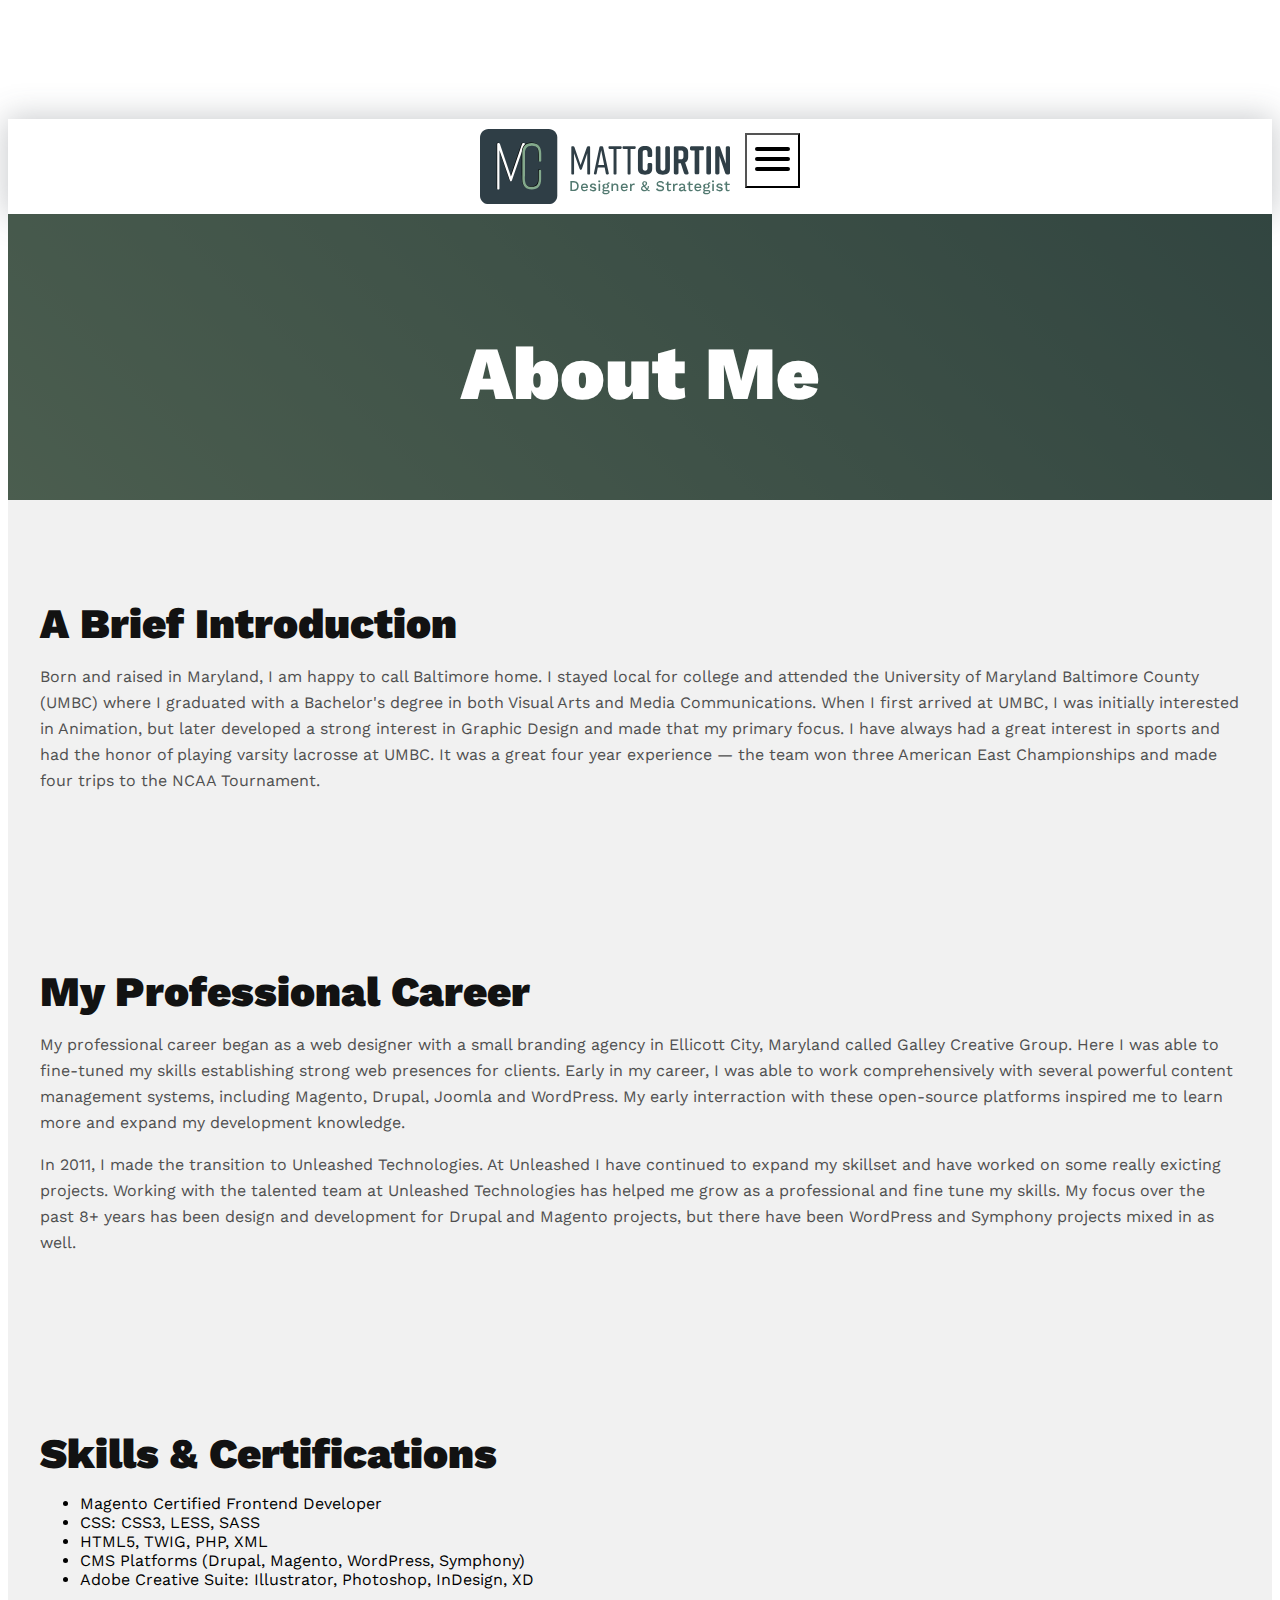
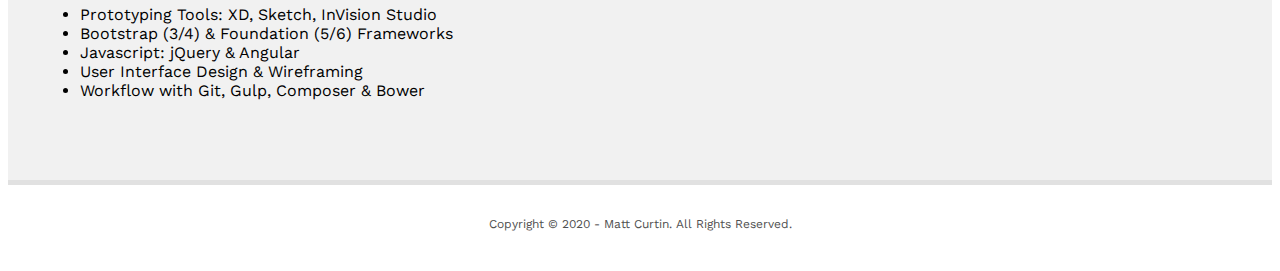
==== commit 3f1d99f7: "Update Bootstrap and jQuery" ====
--- a/about-matt-curtin.html
+++ b/about-matt-curtin.html
@@ -20,13 +20,12 @@
     <link rel="mask-icon" href="favicon/safari-pinned-tab.svg" color="#4b2d87">
     <meta name="theme-color" content="#ffffff">
 
-    <!-- Latest compiled and minified CSS -->
-    <link rel="stylesheet" href="https://stackpath.bootstrapcdn.com/bootstrap/4.4.1/css/bootstrap.min.css">
+    <!-- Latest compiled and minified JavaScript -->
+    <script src="https://code.jquery.com/jquery-3.5.1.min.js" integrity="sha256-9/aliU8dGd2tb6OSsuzixeV4y/faTqgFtohetphbbj0=" crossorigin="anonymous"></script>
 
-    <!-- Latest compiled and minified JavaScript -->
-    <script src="https://code.jquery.com/jquery-3.4.1.slim.min.js"></script>
-    <script src="https://cdn.jsdelivr.net/npm/popper.js@1.16.0/dist/umd/popper.min.js"></script>
-    <script src="https://stackpath.bootstrapcdn.com/bootstrap/4.4.1/js/bootstrap.min.js"></script>
+    <!-- Load Bootstrap -->
+    <link href="https://cdn.jsdelivr.net/npm/bootstrap@5.0.0-beta1/dist/css/bootstrap.min.css" rel="stylesheet" integrity="sha384-giJF6kkoqNQ00vy+HMDP7azOuL0xtbfIcaT9wjKHr8RbDVddVHyTfAAsrekwKmP1" crossorigin="anonymous">
+    <script src="https://cdn.jsdelivr.net/npm/bootstrap@5.0.0-beta1/dist/js/bootstrap.bundle.min.js" integrity="sha384-ygbV9kiqUc6oa4msXn9868pTtWMgiQaeYH7/t7LECLbyPA2x65Kgf80OJFdroafW" crossorigin="anonymous"></script>
 
     <!-- Google Webfont Work Sans -->
     <link href="https://fonts.googleapis.com/css?family=Work+Sans:400,600,700,800&display=swap" rel="stylesheet">
@@ -35,6 +34,17 @@
     <link rel="stylesheet" href="css/hambugers.min.css" media="all">
 
     <script src="js/mc_custom.js"></script>
+
+    <!-- Global site tag (gtag.js) - Google Analytics -->
+    <script async src="https://www.googletagmanager.com/gtag/js?id=UA-10892621-2"></script>
+    <script>
+        window.dataLayer = window.dataLayer || [];
+        function gtag(){dataLayer.push(arguments);}
+        gtag('js', new Date());
+
+        gtag('config', 'UA-10892621-2');
+    </script>
+
 </head>
 
 <header class="header">
--- a/css/mc_style.css
+++ b/css/mc_style.css
@@ -24,7 +24,7 @@
 }
 
 .btn {
-  background: #0B43AA;
+  background: #52796f;
   border: 0 !important;
   box-shadow: none;
   color: #ffffff !important;
@@ -37,16 +37,16 @@
 
 .btn:hover,
 .btn:focus {
-  background: #0D52BF;
+  background: #84a98c;
   outline: none;
 }
 
 .btn-primary {
-  background: #0B43AA;
+  background: #52796f;
 }
 .btn-primary:hover,
 .btn-primary:focus {
-  background: #0D52BF;
+  background: #84a98c;
 }
 
 .btn-primary.active.focus,
@@ -55,8 +55,18 @@
 .btn-primary:active.focus,
 .btn-primary:active:focus,
 .btn-primary:active:hover {
-  background: #0D52BF;
+  background: #84a98c;
   box-shadow: none;
+}
+
+.btn-secondary {
+  background: #000;
+  color: #fff;
+}
+
+.btn-secondary:focus,
+.btn-secondary:hover {
+  color: #222;
 }
 
 h1,
@@ -108,7 +118,7 @@
   height: 52px;
   margin-right: 10px;
   vertical-align: middle;
-  width: 220px;
+  width: 175px;
 }
 
 .logo .logo-text {
@@ -160,7 +170,7 @@
   padding-top: 2rem;
   overflow-y: auto;
   visibility: hidden;
-  background-color: #121212;
+  background-color: #222;
   transition-timing-function: ease-in-out;
   transition-duration: .3s;
   transition-property: right, visibility;
@@ -198,7 +208,7 @@
 }
 
 .navbar-nav a.active {
-  color: #C6DBFF;
+  color: #cad2c5;
 }
 
 .nav-scroller .nav {
@@ -231,9 +241,7 @@
 }
 
 .hero-wrapper {
-  background: url('../images/default-hero-bk.svg') center #121212;
-  background-attachment: fixed;
-  background-size: cover;
+  background: linear-gradient(45deg, #84a98c 0%,#52796f 100%);
   color: #fff;
   padding: 20px 15px;
   position: relative;
@@ -345,7 +353,7 @@
 
   .logo .icon {
     height: 75px;
-    width: 335px;
+    width: 250px;
   }
 
   .offcanvas-collapse {
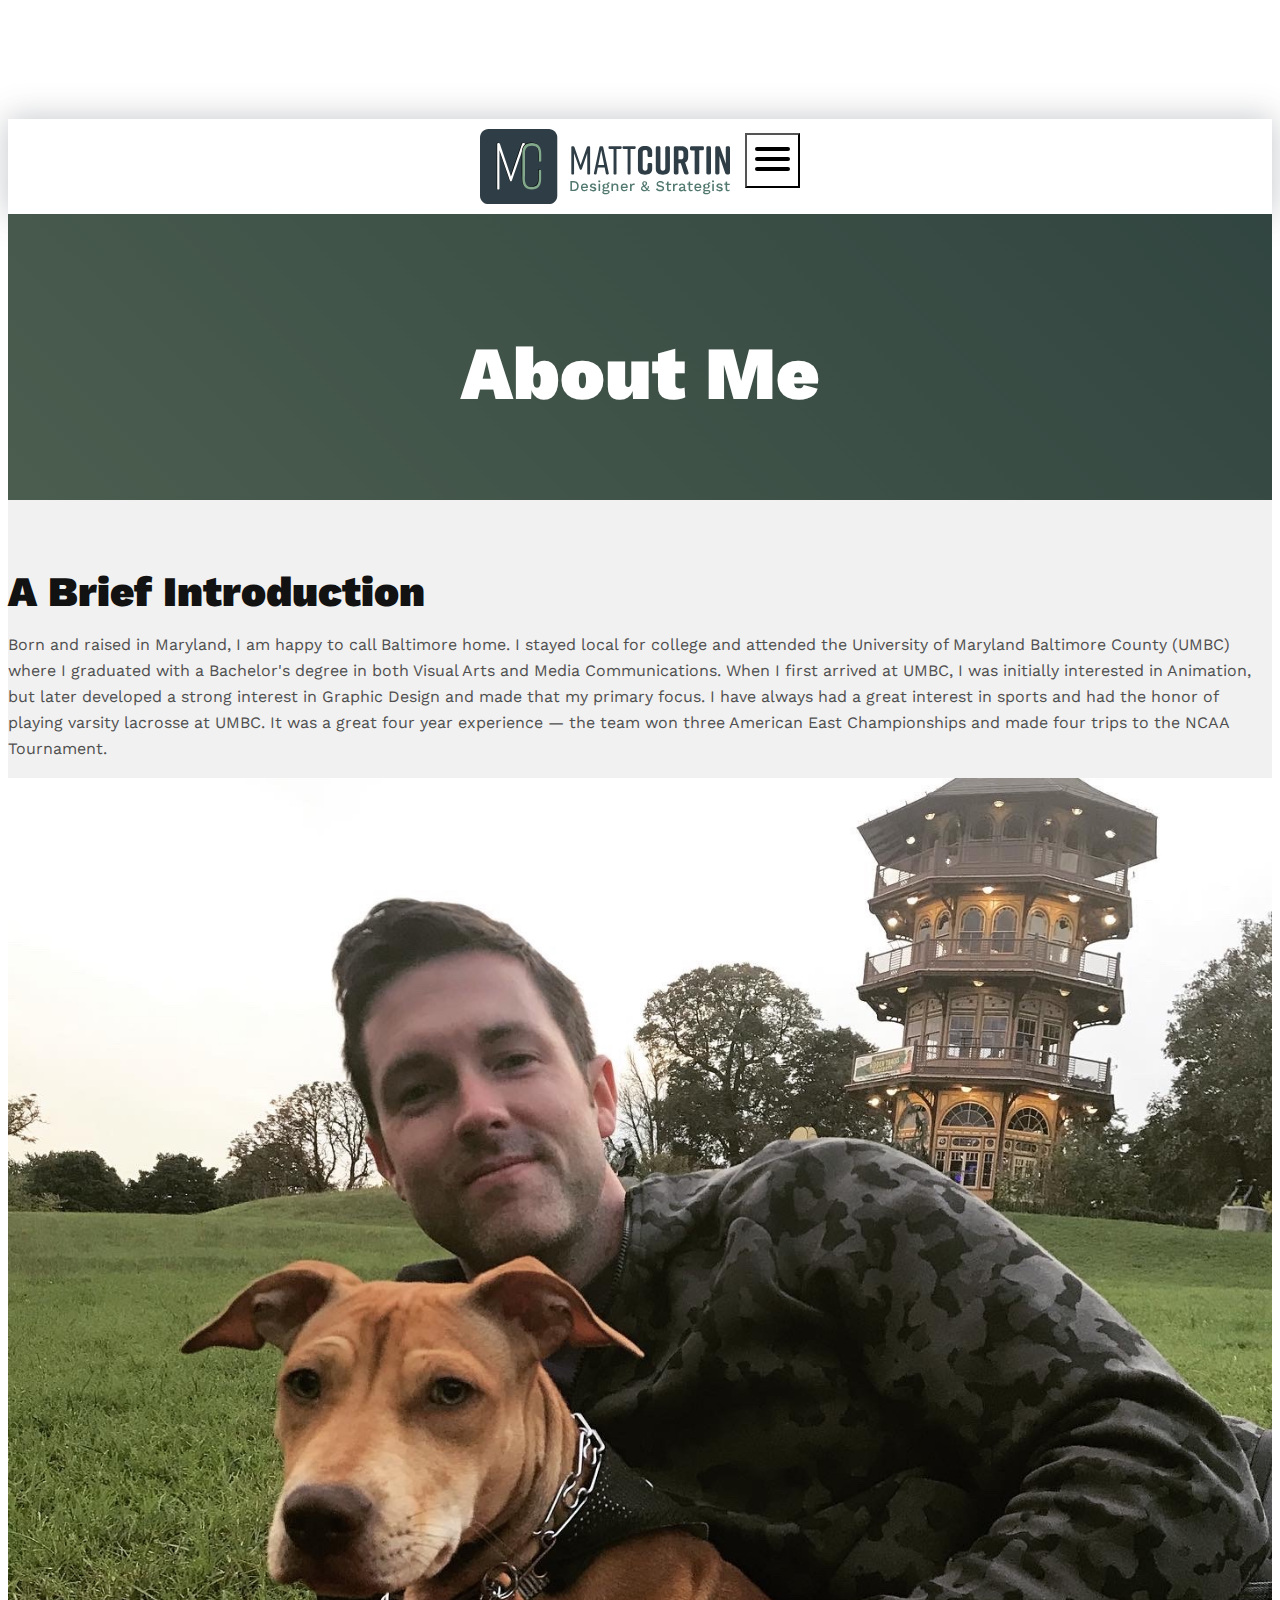
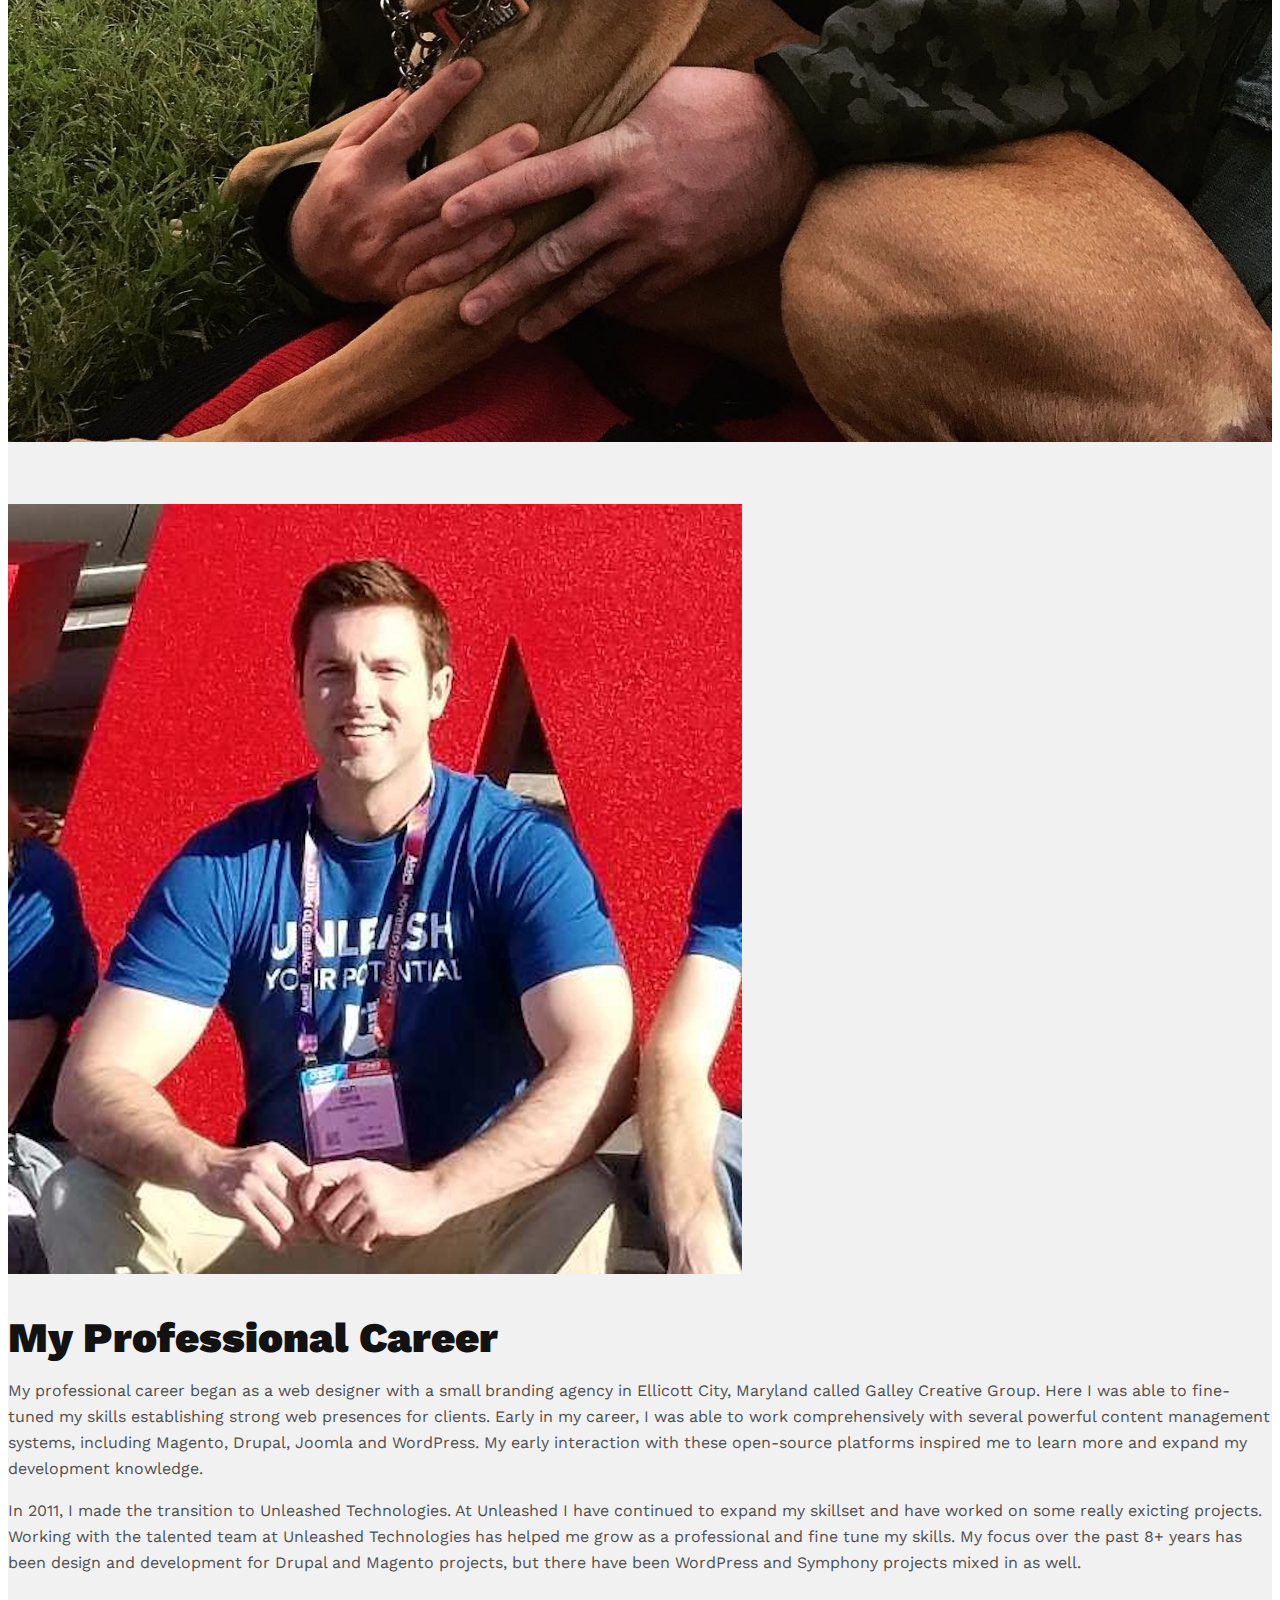
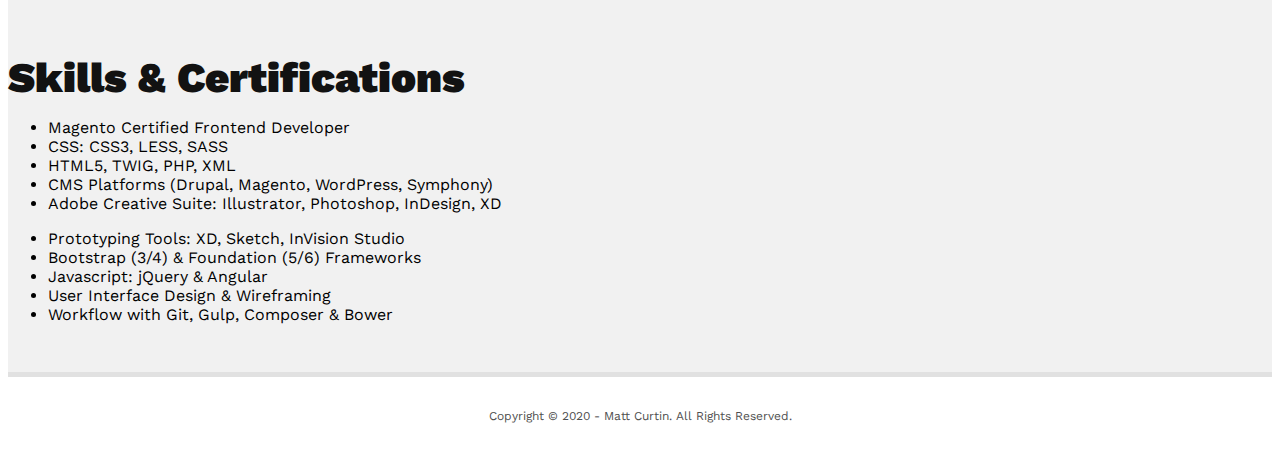
==== commit b17d2597: "Several styling and content changess to home about and work" ====
--- a/about-matt-curtin.html
+++ b/about-matt-curtin.html
@@ -48,7 +48,7 @@
 </head>
 
 <header class="header">
-    <nav class="header-container navbar fixed-top navbar-offcanvas">
+    <nav class="header-container container-fluid navbar fixed-top navbar-offcanvas">
         <div class="logo">
             <a href="https://mcurtin.github.io/">
             <span class="icon">
@@ -95,43 +95,63 @@
 <div class="main-content-wrapper">
     <div class="container">
         <div class="card">
-            <h2>A Brief Introduction</h2>
-            <p>Born and raised in Maryland, I am happy to call Baltimore home. I stayed local for college and attended the University of Maryland Baltimore County (UMBC) where I graduated with a Bachelor's degree in both Visual Arts and Media Communications. When I first arrived at UMBC, I was initially interested in Animation, but later developed a strong interest in Graphic Design and made that my primary focus. I have always had a great interest in sports and had the honor of playing varsity lacrosse at UMBC. It was a great four year experience — the team won three American East Championships and made four trips to the NCAA Tournament.</p>
+            <div class="row g-0">
+                <div class="col-md-8">
+                    <div class="card-body p-4">
+                        <h2>A Brief Introduction</h2>
+                        <p>Born and raised in Maryland, I am happy to call Baltimore home. I stayed local for college and attended the University of Maryland Baltimore County (UMBC) where I graduated with a Bachelor's degree in both Visual Arts and Media Communications. When I first arrived at UMBC, I was initially interested in Animation, but later developed a strong interest in Graphic Design and made that my primary focus. I have always had a great interest in sports and had the honor of playing varsity lacrosse at UMBC. It was a great four year experience — the team won three American East Championships and made four trips to the NCAA Tournament.</p>
+                    </div>
+                </div>
+                <div class="col-md-4">
+                    <img src="images/matt_curtin_and_faye.jpg" />
+                </div>
+            </div>
         </div>
 
         <p>&nbsp;</p>
 
         <div class="card">
-            <h2>My Professional Career</h2>
-            <p>My professional career began as a web designer with a small branding agency in Ellicott City, Maryland called Galley Creative Group. Here I was able to fine-tuned my skills establishing strong web presences for clients. Early in my career, I was able to work comprehensively with several powerful content management systems, including Magento, Drupal, Joomla and WordPress. My early interraction with these open-source platforms inspired me to learn more and expand my development knowledge.</p>
-            <p>In 2011, I made the transition to Unleashed Technologies. At Unleashed I have continued to expand my skillset and have worked on some really exicting projects. Working with the talented team at Unleashed Technologies has helped me grow as a professional and fine tune my skills. My focus over the past 8+ years has been design and development for Drupal and Magento projects, but there have been WordPress and Symphony projects mixed in as well. </p>
+            <div class="row g-0">
+                <div class="col-md-4">
+                    <img src="images/matt_curtin_ut_sema.png" />
+                </div>
+                <div class="col-md-8">
+                    <div class="card-body p-4">
+                        <h2>My Professional Career</h2>
+                        <p>My professional career began as a web designer with a small branding agency in Ellicott City, Maryland called Galley Creative Group. Here I was able to fine-tuned my skills establishing strong web presences for clients. Early in my career, I was able to work comprehensively with several powerful content management systems, including Magento, Drupal, Joomla and WordPress. My early interaction with these open-source platforms inspired me to learn more and expand my development knowledge.</p>
+                        <p>In 2011, I made the transition to Unleashed Technologies. At Unleashed I have continued to expand my skillset and have worked on some really exicting projects. Working with the talented team at Unleashed Technologies has helped me grow as a professional and fine tune my skills. My focus over the past 8+ years has been design and development for Drupal and Magento projects, but there have been WordPress and Symphony projects mixed in as well. </p>
+                    </div>
+                </div>
+            </div>
         </div>
 
         <p>&nbsp;</p>
 
         <div class="card">
-            <h2>Skills &amp; Certifications</h2>
-            <div class="row">
-                <div class="col-sm-12 col-md-6">
-                    <ul>
-                        <li>Magento Certified Frontend Developer</li>
-                        <li>CSS: CSS3, LESS, SASS</li>
-                        <li>HTML5, TWIG, PHP, XML</li>
-                        <li>CMS Platforms (Drupal, Magento, WordPress, Symphony)</li>
-                        <li>Adobe Creative Suite: Illustrator, Photoshop, InDesign, XD</li>
-                    </ul>
-                </div>
-                <div class="col-sm-12 col-md-6">
-                    <ul>
-                        <li>Prototyping Tools: XD, Sketch, InVision Studio</li>
-                        <li>Bootstrap (3/4) & Foundation (5/6) Frameworks</li>
-                        <li>Javascript: jQuery & Angular</li>
-                        <li>User Interface Design & Wireframing</li>
-                        <li>Workflow with Git, Gulp, Composer & Bower</li>
-                    </ul>
+            <div class="card-body p-4">
+                <h2>Skills &amp; Certifications</h2>
+                <div class="row">
+                    <div class="col-sm-12 col-md-6">
+                        <ul>
+                            <li>Magento Certified Frontend Developer</li>
+                            <li>CSS: CSS3, LESS, SASS</li>
+                            <li>HTML5, TWIG, PHP, XML</li>
+                            <li>CMS Platforms (Drupal, Magento, WordPress, Symphony)</li>
+                            <li>Adobe Creative Suite: Illustrator, Photoshop, InDesign, XD</li>
+                        </ul>
+                    </div>
+                    <div class="col-sm-12 col-md-6">
+                        <ul>
+                            <li>Prototyping Tools: XD, Sketch, InVision Studio</li>
+                            <li>Bootstrap (3/4) & Foundation (5/6) Frameworks</li>
+                            <li>Javascript: jQuery & Angular</li>
+                            <li>User Interface Design & Wireframing</li>
+                            <li>Workflow with Git, Gulp, Composer & Bower</li>
+                        </ul>
+                    </div>
                 </div>
             </div>
-            </div>
+        </div>
     </div>
 </div>
 
--- a/css/mc_style.css
+++ b/css/mc_style.css
@@ -21,6 +21,10 @@
 a:focus {
   color: #003366;
   text-decoration: underline;
+}
+
+img {
+  max-width: 100%;
 }
 
 .btn {
@@ -307,7 +311,6 @@
 
 .card {
   border-radius: 0;
-  padding: 2rem;
 }
 
 .main-content-wrapper {
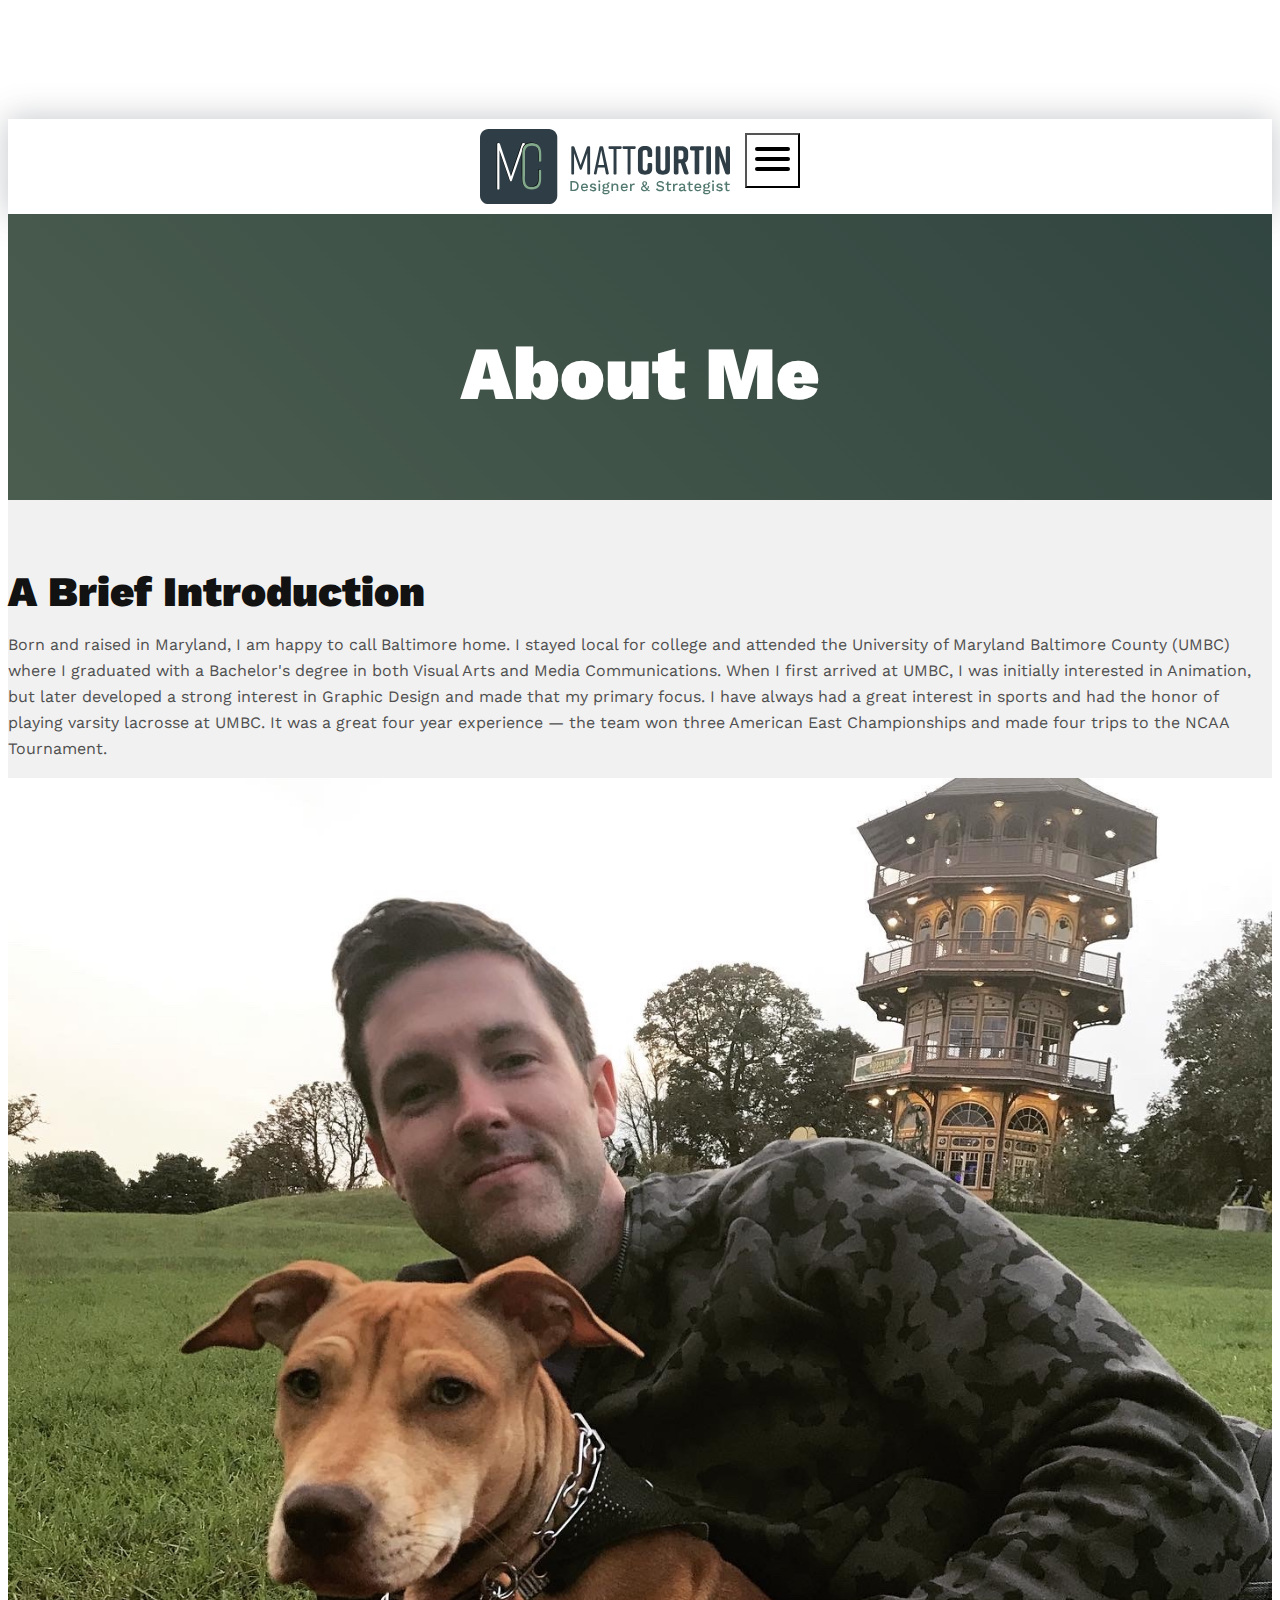
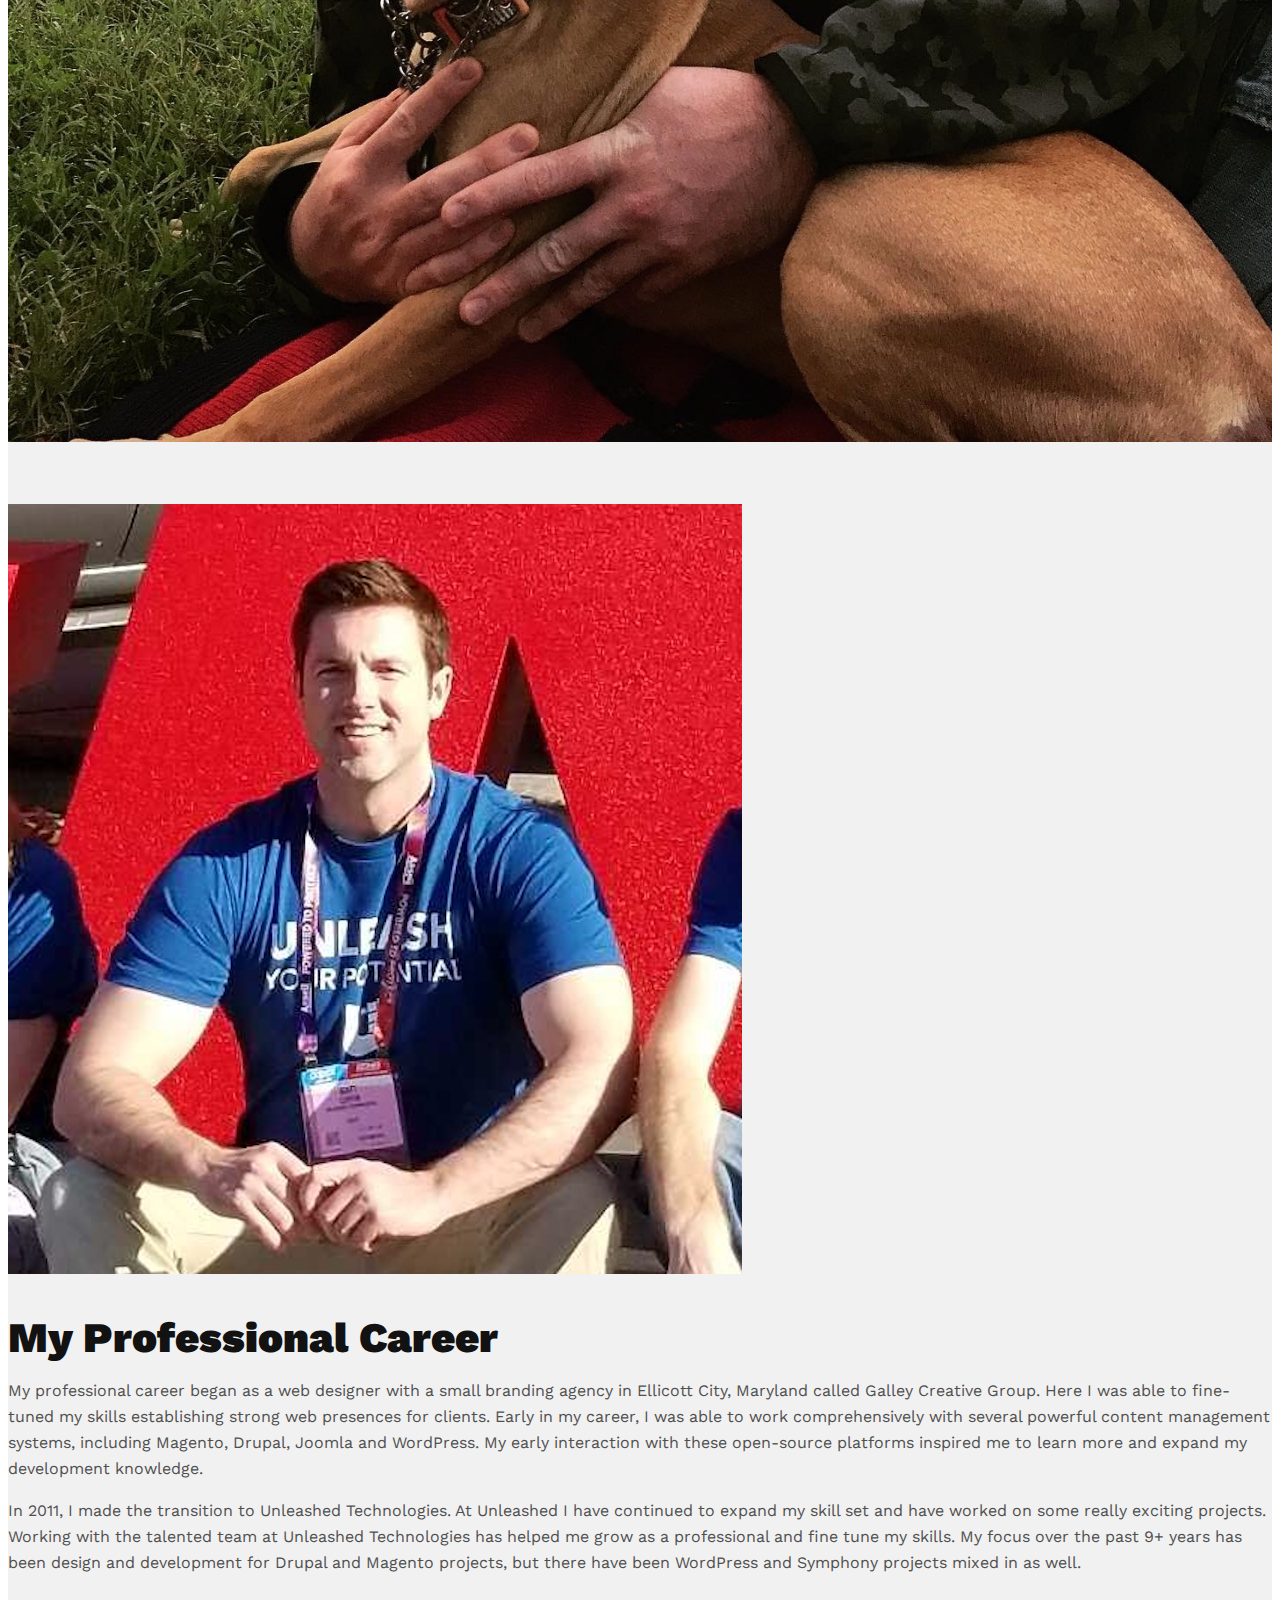
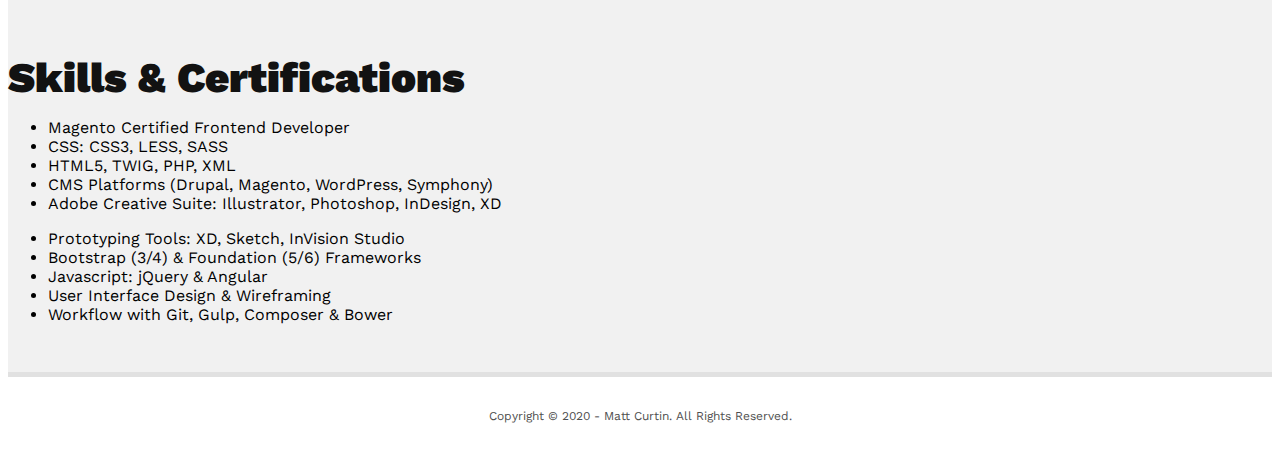
==== commit 9700f719: "Remaining night changes" ====
--- a/about-matt-curtin.html
+++ b/about-matt-curtin.html
@@ -119,7 +119,7 @@
                     <div class="card-body p-4">
                         <h2>My Professional Career</h2>
                         <p>My professional career began as a web designer with a small branding agency in Ellicott City, Maryland called Galley Creative Group. Here I was able to fine-tuned my skills establishing strong web presences for clients. Early in my career, I was able to work comprehensively with several powerful content management systems, including Magento, Drupal, Joomla and WordPress. My early interaction with these open-source platforms inspired me to learn more and expand my development knowledge.</p>
-                        <p>In 2011, I made the transition to Unleashed Technologies. At Unleashed I have continued to expand my skillset and have worked on some really exicting projects. Working with the talented team at Unleashed Technologies has helped me grow as a professional and fine tune my skills. My focus over the past 8+ years has been design and development for Drupal and Magento projects, but there have been WordPress and Symphony projects mixed in as well. </p>
+                        <p>In 2011, I made the transition to Unleashed Technologies. At Unleashed I have continued to expand my skill set and have worked on some really exciting projects. Working with the talented team at Unleashed Technologies has helped me grow as a professional and fine tune my skills. My focus over the past 9+ years has been design and development for Drupal and Magento projects, but there have been WordPress and Symphony projects mixed in as well. </p>
                     </div>
                 </div>
             </div>
--- a/css/mc_style.css
+++ b/css/mc_style.css
@@ -305,6 +305,34 @@
   width: 30px;
 }
 
+.mail-link:before {
+  background: url('../images/mail_white.svg') no-repeat left top;
+  background-size: cover;
+  content: '';
+  display: inline-block;
+  height: 24px;
+  margin-bottom: -9px;
+  margin-right: 10px;
+  position: relative;
+  top: -2px;
+  vertical-align: middle;
+  width: 35px;
+}
+
+.linkedin-link:before {
+  background: url('../images/linkedin_white.svg') no-repeat left top;
+  background-size: cover;
+  content: '';
+  display: inline-block;
+  height: 30px;
+  margin-bottom: -9px;
+  margin-right: 10px;
+  position: relative;
+  top: -5px;
+  vertical-align: middle;
+  width: 30px;
+}
+
 .content-section {
   padding: 25px 0;
 }
